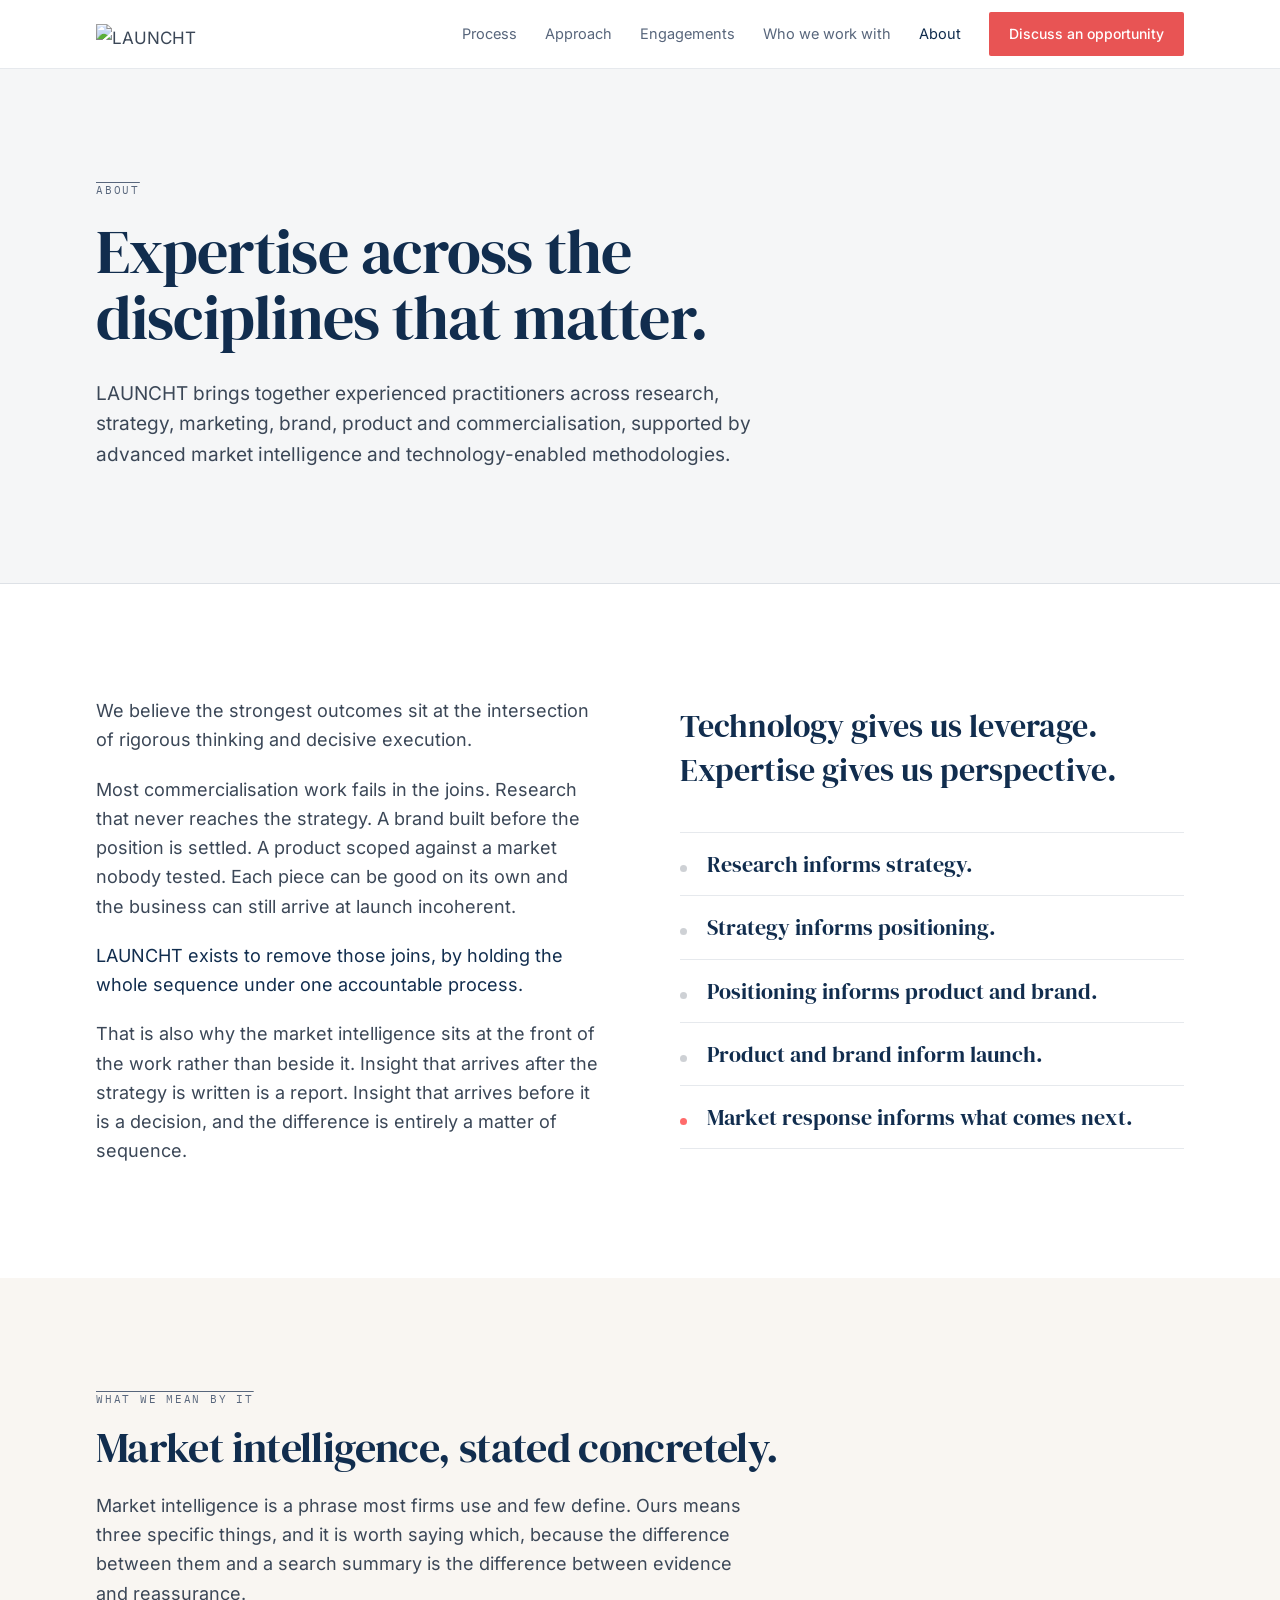
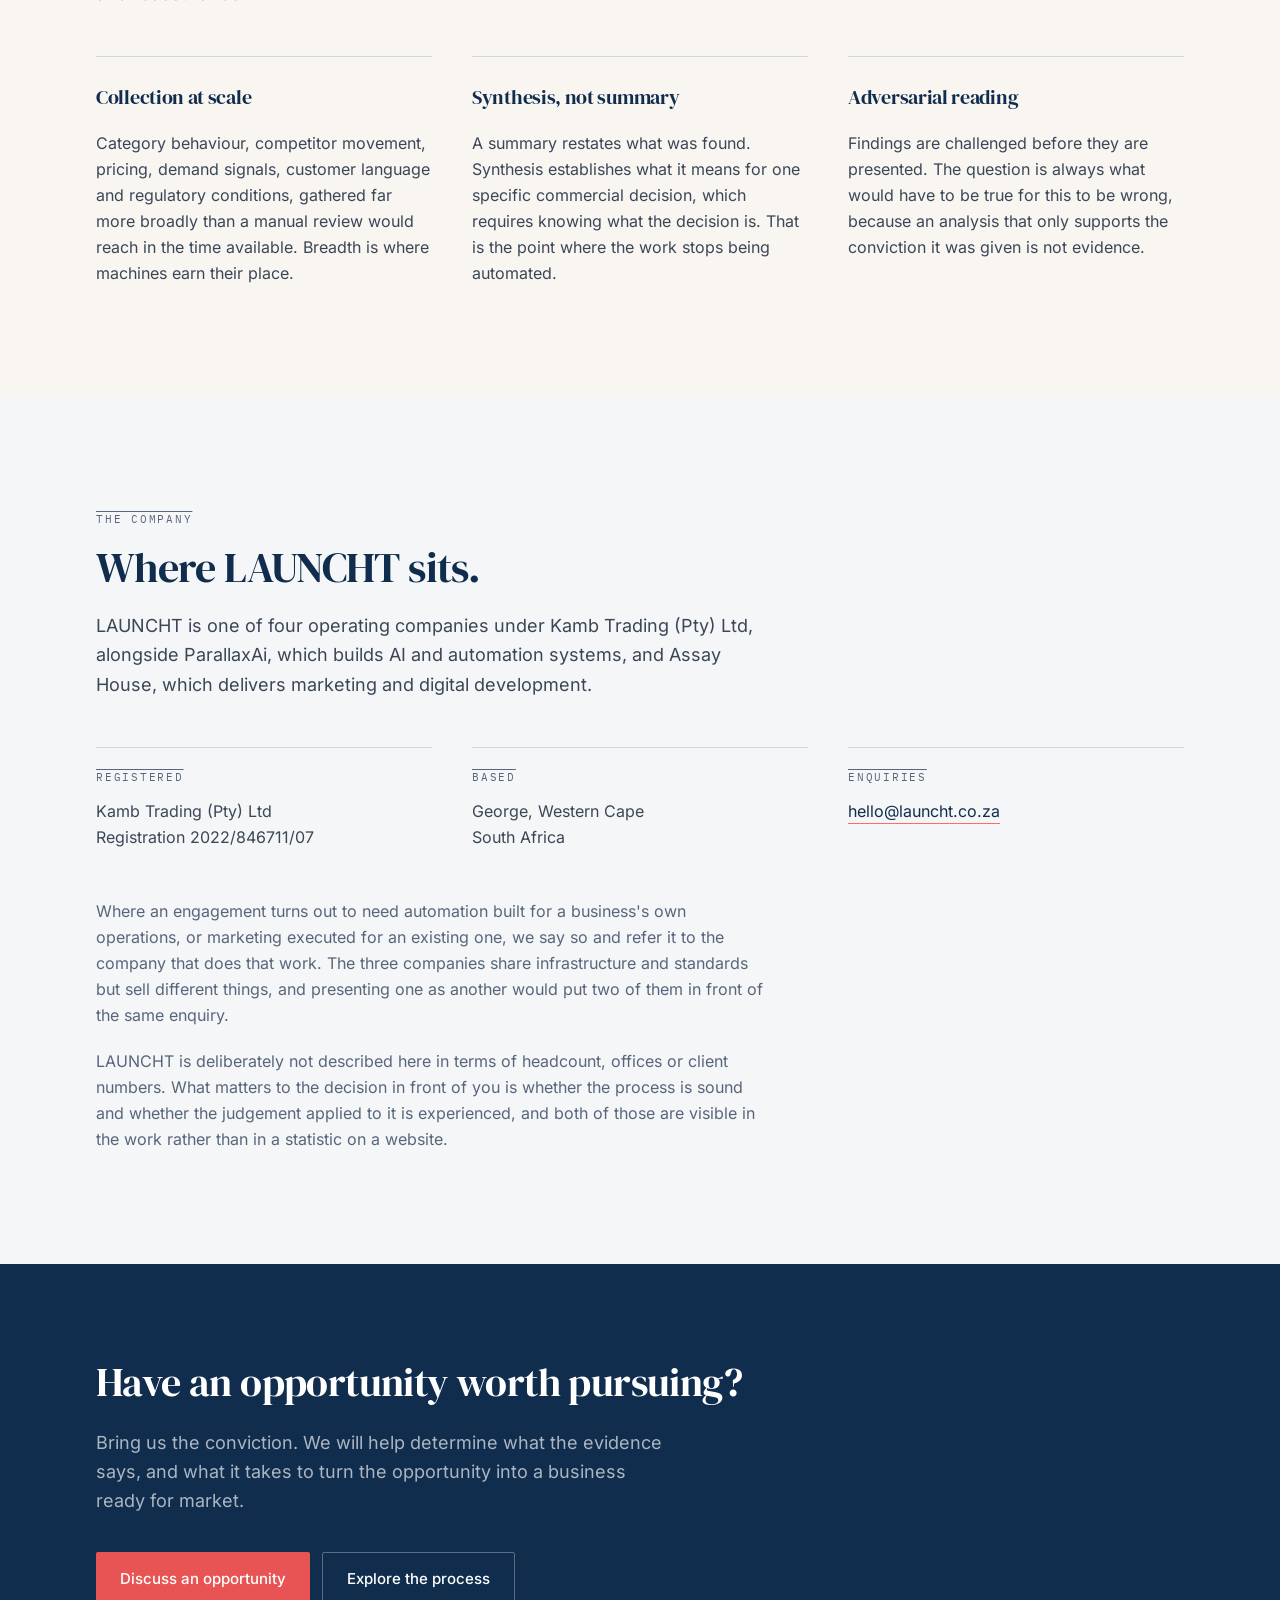
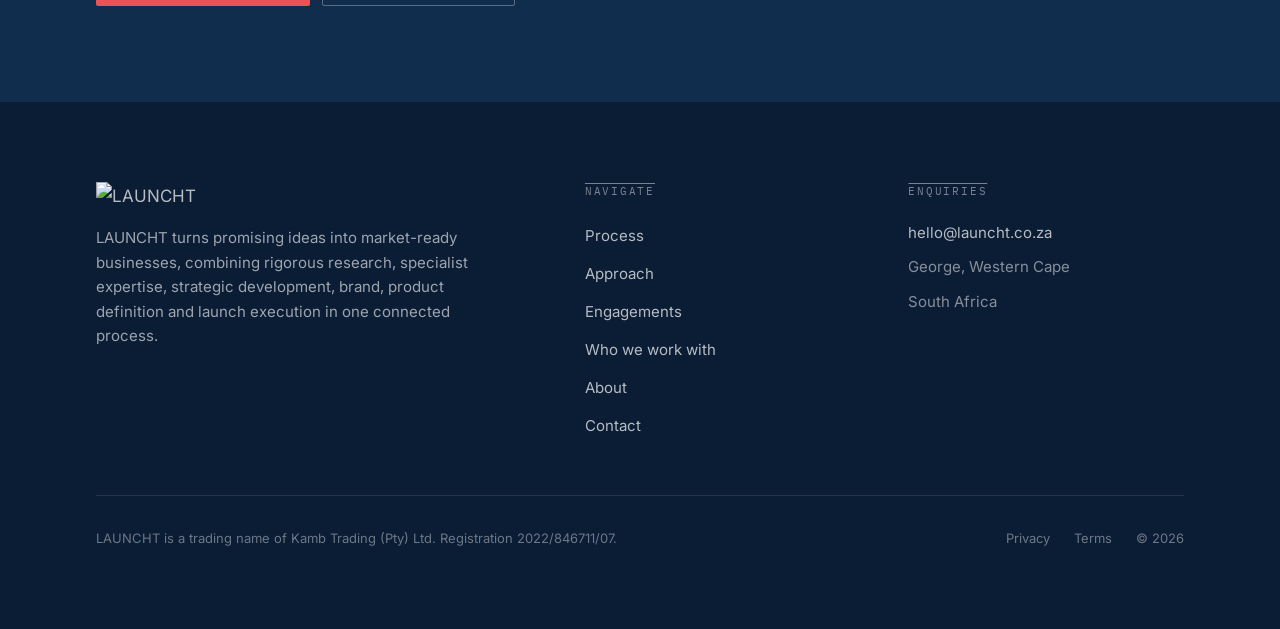
==== about/index.html @ ae45e566 "LAUNCHT preview: rebuild" ====
<!doctype html>
<html lang="en-ZA">
  <head>
    <meta charset="UTF-8" />
    <meta name="viewport" content="width=device-width, initial-scale=1" />
    <meta name="theme-color" content="#112D4E" />
    <link rel="icon" type="image/png" href="C:/Program Files/Git/launcht-site-preview/favicon.png" />
    <link rel="apple-touch-icon" href="C:/Program Files/Git/launcht-site-preview/logos/apple-touch-icon.png" />
    <!-- Two preloads. The serif sets the H1, which is the largest line on every page, so
         letting it swap would reflow the thing the visitor is reading first. Inter carries
         everything else. Mono is deliberately NOT preloaded - it sets overlines and phase
         markers at small sizes where a swap is invisible. -->
    <link rel="preload" href="C:/Program Files/Git/launcht-site-preview/fonts/dm-serif-display-400.woff2" as="font" type="font/woff2" crossorigin />
    <link rel="preload" href="C:/Program Files/Git/launcht-site-preview/fonts/inter-var.woff2" as="font" type="font/woff2" crossorigin />
    <meta data-rh="true" name="description" content="LAUNCHT brings together experienced practitioners across research, strategy, brand, product and commercialisation, supported by advanced market intelligence."/><meta data-rh="true" property="og:type" content="website"/><meta data-rh="true" property="og:title" content="About LAUNCHT | Market Intelligence and Human Judgement"/><meta data-rh="true" property="og:description" content="LAUNCHT brings together experienced practitioners across research, strategy, brand, product and commercialisation, supported by advanced market intelligence."/><meta data-rh="true" property="og:url" content="https://launcht.co.za/about/"/><meta data-rh="true" property="og:image" content="https://launcht.co.za/og.png"/> <link data-rh="true" rel="canonical" href="https://launcht.co.za/about/"/> <script data-rh="true" type="application/ld+json">{"@context":"https://schema.org","@type":"WebPage","@id":"https://launcht.co.za/about/#webpage","url":"https://launcht.co.za/about/","name":"About LAUNCHT | Market Intelligence and Human Judgement","description":"LAUNCHT brings together experienced practitioners across research, strategy, brand, product and commercialisation, supported by advanced market intelligence.","dateModified":"2026-09-02","isPartOf":{"@id":"https://launcht.co.za/#website"},"publisher":{"@id":"https://launcht.co.za/#organisation"}}</script><script data-rh="true" type="application/ld+json">{"@context":"https://schema.org","@type":"Organization","@id":"https://launcht.co.za/#organisation","name":"LAUNCHT","legalName":"Kamb Trading (Pty) Ltd","url":"https://launcht.co.za","logo":"https://launcht.co.za/logos/launcht-wordmark-navy.png","email":"hello@launcht.co.za","description":"A venture-building and commercialisation company. LAUNCHT combines research, strategy, brand, product definition and launch execution to take an opportunity to market.","address":{"@type":"PostalAddress","streetAddress":"3 Varing Avenue, Windsor Park","addressLocality":"George","addressRegion":"Western Cape","postalCode":"6529","addressCountry":"ZA"}}</script><script data-rh="true" type="application/ld+json">{"@context":"https://schema.org","@type":"BreadcrumbList","itemListElement":[{"@type":"ListItem","position":1,"name":"Home","item":"https://launcht.co.za/"},{"@type":"ListItem","position":2,"name":"About","item":"https://launcht.co.za/about/"}]}</script>
    <title data-rh="true">About LAUNCHT | Market Intelligence and Human Judgement</title>
    <meta data-rh="true" property="og:site_name" content="LAUNCHT"/><meta data-rh="true" property="og:locale" content="en_ZA"/><meta data-rh="true" property="og:image:width" content="1200"/><meta data-rh="true" property="og:image:height" content="630"/><meta data-rh="true" name="twitter:card" content="summary_large_image"/><meta data-rh="true" name="twitter:title" content="About LAUNCHT | Market Intelligence and Human Judgement"/><meta data-rh="true" name="twitter:description" content="LAUNCHT brings together experienced practitioners across research, strategy, brand, product and commercialisation, supported by advanced market intelligence."/><meta data-rh="true" name="twitter:image" content="https://launcht.co.za/og.png"/>
    <script type="module" crossorigin src="C:/Program Files/Git/launcht-site-preview/assets/nav-BCkyDh3F.js"></script>
    <style>@font-face{font-family:"DM Serif Display";font-style:normal;font-weight:400;font-display:swap;src:url(/fonts/dm-serif-display-400.woff2) format("woff2");unicode-range:U+0000-00FF,U+0131,U+0152-0153,U+02BB-02BC,U+02C6,U+02DA,U+02DC,U+0304,U+0308,U+0329,U+2000-206F,U+20AC,U+2122,U+2191,U+2193,U+2212,U+2215,U+FEFF,U+FFFD}@font-face{font-family:Inter;font-style:normal;font-weight:400 600;font-display:swap;src:url(/fonts/inter-var.woff2) format("woff2");unicode-range:U+0000-00FF,U+0131,U+0152-0153,U+02BB-02BC,U+02C6,U+02DA,U+02DC,U+0304,U+0308,U+0329,U+2000-206F,U+20AC,U+2122,U+2191,U+2193,U+2212,U+2215,U+FEFF,U+FFFD}@font-face{font-family:IBM Plex Mono;font-style:normal;font-weight:400;font-display:swap;src:url(/fonts/ibm-plex-mono-400.woff2) format("woff2");unicode-range:U+0000-00FF,U+0131,U+0152-0153,U+02BB-02BC,U+02C6,U+02DA,U+02DC,U+0304,U+0308,U+0329,U+2000-206F,U+20AC,U+2122,U+2191,U+2193,U+2212,U+2215,U+FEFF,U+FFFD}@font-face{font-family:IBM Plex Mono;font-style:normal;font-weight:500;font-display:swap;src:url(/fonts/ibm-plex-mono-500.woff2) format("woff2");unicode-range:U+0000-00FF,U+0131,U+0152-0153,U+02BB-02BC,U+02C6,U+02DA,U+02DC,U+0304,U+0308,U+0329,U+2000-206F,U+20AC,U+2122,U+2191,U+2193,U+2212,U+2215,U+FEFF,U+FFFD}*,:before,:after{--tw-border-spacing-x: 0;--tw-border-spacing-y: 0;--tw-translate-x: 0;--tw-translate-y: 0;--tw-rotate: 0;--tw-skew-x: 0;--tw-skew-y: 0;--tw-scale-x: 1;--tw-scale-y: 1;--tw-pan-x: ;--tw-pan-y: ;--tw-pinch-zoom: ;--tw-scroll-snap-strictness: proximity;--tw-gradient-from-position: ;--tw-gradient-via-position: ;--tw-gradient-to-position: ;--tw-ordinal: ;--tw-slashed-zero: ;--tw-numeric-figure: ;--tw-numeric-spacing: ;--tw-numeric-fraction: ;--tw-ring-inset: ;--tw-ring-offset-width: 0px;--tw-ring-offset-color: #fff;--tw-ring-color: rgb(59 130 246 / .5);--tw-ring-offset-shadow: 0 0 #0000;--tw-ring-shadow: 0 0 #0000;--tw-shadow: 0 0 #0000;--tw-shadow-colored: 0 0 #0000;--tw-blur: ;--tw-brightness: ;--tw-contrast: ;--tw-grayscale: ;--tw-hue-rotate: ;--tw-invert: ;--tw-saturate: ;--tw-sepia: ;--tw-drop-shadow: ;--tw-backdrop-blur: ;--tw-backdrop-brightness: ;--tw-backdrop-contrast: ;--tw-backdrop-grayscale: ;--tw-backdrop-hue-rotate: ;--tw-backdrop-invert: ;--tw-backdrop-opacity: ;--tw-backdrop-saturate: ;--tw-backdrop-sepia: ;--tw-contain-size: ;--tw-contain-layout: ;--tw-contain-paint: ;--tw-contain-style: }::backdrop{--tw-border-spacing-x: 0;--tw-border-spacing-y: 0;--tw-translate-x: 0;--tw-translate-y: 0;--tw-rotate: 0;--tw-skew-x: 0;--tw-skew-y: 0;--tw-scale-x: 1;--tw-scale-y: 1;--tw-pan-x: ;--tw-pan-y: ;--tw-pinch-zoom: ;--tw-scroll-snap-strictness: proximity;--tw-gradient-from-position: ;--tw-gradient-via-position: ;--tw-gradient-to-position: ;--tw-ordinal: ;--tw-slashed-zero: ;--tw-numeric-figure: ;--tw-numeric-spacing: ;--tw-numeric-fraction: ;--tw-ring-inset: ;--tw-ring-offset-width: 0px;--tw-ring-offset-color: #fff;--tw-ring-color: rgb(59 130 246 / .5);--tw-ring-offset-shadow: 0 0 #0000;--tw-ring-shadow: 0 0 #0000;--tw-shadow: 0 0 #0000;--tw-shadow-colored: 0 0 #0000;--tw-blur: ;--tw-brightness: ;--tw-contrast: ;--tw-grayscale: ;--tw-hue-rotate: ;--tw-invert: ;--tw-saturate: ;--tw-sepia: ;--tw-drop-shadow: ;--tw-backdrop-blur: ;--tw-backdrop-brightness: ;--tw-backdrop-contrast: ;--tw-backdrop-grayscale: ;--tw-backdrop-hue-rotate: ;--tw-backdrop-invert: ;--tw-backdrop-opacity: ;--tw-backdrop-saturate: ;--tw-backdrop-sepia: ;--tw-contain-size: ;--tw-contain-layout: ;--tw-contain-paint: ;--tw-contain-style: }*,:before,:after{box-sizing:border-box;border-width:0;border-style:solid;border-color:#e5e7eb}:before,:after{--tw-content: ""}html,:host{line-height:1.5;-webkit-text-size-adjust:100%;-moz-tab-size:4;-o-tab-size:4;tab-size:4;font-family:Inter,system-ui,-apple-system,Segoe UI,sans-serif;font-feature-settings:normal;font-variation-settings:normal;-webkit-tap-highlight-color:transparent}body{margin:0;line-height:inherit}hr{height:0;color:inherit;border-top-width:1px}abbr:where([title]){-webkit-text-decoration:underline dotted;text-decoration:underline dotted}h1,h2,h3,h4,h5,h6{font-size:inherit;font-weight:inherit}a{color:inherit;text-decoration:inherit}b,strong{font-weight:bolder}code,kbd,samp,pre{font-family:IBM Plex Mono,ui-monospace,monospace;font-feature-settings:normal;font-variation-settings:normal;font-size:1em}small{font-size:80%}sub,sup{font-size:75%;line-height:0;position:relative;vertical-align:baseline}sub{bottom:-.25em}sup{top:-.5em}table{text-indent:0;border-color:inherit;border-collapse:collapse}button,input,optgroup,select,textarea{font-family:inherit;font-feature-settings:inherit;font-variation-settings:inherit;font-size:100%;font-weight:inherit;line-height:inherit;letter-spacing:inherit;color:inherit;margin:0;padding:0}button,select{text-transform:none}button,input:where([type=button]),input:where([type=reset]),input:where([type=submit]){-webkit-appearance:button;background-color:transparent;background-image:none}:-moz-focusring{outline:auto}:-moz-ui-invalid{box-shadow:none}progress{vertical-align:baseline}::-webkit-inner-spin-button,::-webkit-outer-spin-button{height:auto}[type=search]{-webkit-appearance:textfield;outline-offset:-2px}::-webkit-search-decoration{-webkit-appearance:none}::-webkit-file-upload-button{-webkit-appearance:button;font:inherit}summary{display:list-item}blockquote,dl,dd,h1,h2,h3,h4,h5,h6,hr,figure,p,pre{margin:0}fieldset{margin:0;padding:0}legend{padding:0}ol,ul,menu{list-style:none;margin:0;padding:0}dialog{padding:0}textarea{resize:vertical}input::-moz-placeholder,textarea::-moz-placeholder{opacity:1;color:#9ca3af}input::placeholder,textarea::placeholder{opacity:1;color:#9ca3af}button,[role=button]{cursor:pointer}:disabled{cursor:default}img,svg,video,canvas,audio,iframe,embed,object{display:block;vertical-align:middle}img,video{max-width:100%;height:auto}[hidden]:where(:not([hidden=until-found])){display:none}:root{color-scheme:light}html{-webkit-text-size-adjust:100%;scroll-behavior:smooth}html[data-nav-open]{overflow:hidden}body{--tw-bg-opacity: 1;background-color:rgb(255 255 255 / var(--tw-bg-opacity, 1));font-family:Inter,system-ui,-apple-system,Segoe UI,sans-serif;--tw-text-opacity: 1;color:rgb(59 71 87 / var(--tw-text-opacity, 1));-webkit-font-smoothing:antialiased;-moz-osx-font-smoothing:grayscale;font-size:17px;line-height:1.65}h1,h2,h3{font-family:DM Serif Display,Georgia,Times New Roman,serif;font-weight:400;--tw-text-opacity: 1;color:rgb(17 45 78 / var(--tw-text-opacity, 1));text-wrap:balance;letter-spacing:-.015em}h1,h2,h3{font-weight:400!important;font-synthesis-weight:none}::-moz-selection{background-color:#ff6b6b40;--tw-text-opacity: 1;color:rgb(17 45 78 / var(--tw-text-opacity, 1))}::selection{background-color:#ff6b6b40;--tw-text-opacity: 1;color:rgb(17 45 78 / var(--tw-text-opacity, 1))}:focus-visible{outline:2px solid transparent;outline-offset:2px;--tw-ring-offset-shadow: var(--tw-ring-inset) 0 0 0 var(--tw-ring-offset-width) var(--tw-ring-offset-color);--tw-ring-shadow: var(--tw-ring-inset) 0 0 0 calc(2px + var(--tw-ring-offset-width)) var(--tw-ring-color);box-shadow:var(--tw-ring-offset-shadow),var(--tw-ring-shadow),var(--tw-shadow, 0 0 #0000);--tw-ring-opacity: 1;--tw-ring-color: rgb(255 107 107 / var(--tw-ring-opacity, 1));--tw-ring-offset-width: 2px;--tw-ring-offset-color: #FFFFFF}@media (prefers-reduced-motion: reduce){html{scroll-behavior:auto}*,*:before,*:after{animation-duration:.01ms!important;transition-duration:.01ms!important}}.overline{font-family:IBM Plex Mono,ui-monospace,monospace;font-size:11px;text-transform:uppercase;letter-spacing:.16em;--tw-text-opacity: 1;color:rgb(88 102 124 / var(--tw-text-opacity, 1))}.wrap{margin-left:auto;margin-right:auto;width:100%;max-width:72rem;padding-left:1.5rem;padding-right:1.5rem}@media (min-width: 640px){.wrap{padding-left:2rem;padding-right:2rem}}.band{padding-top:5rem;padding-bottom:5rem}@media (min-width: 640px){.band{padding-top:7rem;padding-bottom:7rem}}.btn-primary{display:inline-flex;align-items:center;justify-content:center;gap:.5rem;border-radius:.125rem;padding:.875rem 1.5rem;font-family:Inter,system-ui,-apple-system,Segoe UI,sans-serif;font-size:15px;font-weight:500;transition-property:color,background-color,border-color,text-decoration-color,fill,stroke;transition-timing-function:cubic-bezier(.4,0,.2,1);transition-duration:.15s;--tw-bg-opacity: 1;background-color:rgb(232 84 84 / var(--tw-bg-opacity, 1));--tw-text-opacity: 1;color:rgb(255 255 255 / var(--tw-text-opacity, 1))}.btn-primary:hover{--tw-bg-opacity: 1;background-color:rgb(214 74 74 / var(--tw-bg-opacity, 1))}.btn-ghost{display:inline-flex;align-items:center;justify-content:center;gap:.5rem;border-radius:.125rem;padding:.875rem 1.5rem;font-family:Inter,system-ui,-apple-system,Segoe UI,sans-serif;font-size:15px;font-weight:500;transition-property:color,background-color,border-color,text-decoration-color,fill,stroke;transition-timing-function:cubic-bezier(.4,0,.2,1);transition-duration:.15s;border-width:1px;border-color:#112d4e40;--tw-text-opacity: 1;color:rgb(17 45 78 / var(--tw-text-opacity, 1))}.btn-ghost:hover{border-color:#112d4e99;background-color:#112d4e08}.btn-ghost-invert{display:inline-flex;align-items:center;justify-content:center;gap:.5rem;border-radius:.125rem;padding:.875rem 1.5rem;font-family:Inter,system-ui,-apple-system,Segoe UI,sans-serif;font-size:15px;font-weight:500;transition-property:color,background-color,border-color,text-decoration-color,fill,stroke;transition-timing-function:cubic-bezier(.4,0,.2,1);transition-duration:.15s;border-width:1px;border-color:#ffffff4d;--tw-text-opacity: 1;color:rgb(255 255 255 / var(--tw-text-opacity, 1))}.btn-ghost-invert:hover{border-color:#ffffffb3;background-color:#ffffff1a}.rule{border-top-width:1px;border-color:#112d4e1a}.pointer-events-none{pointer-events:none}.visible{visibility:visible}.invisible{visibility:hidden}.static{position:static}.fixed{position:fixed}.absolute{position:absolute}.relative{position:relative}.sticky{position:sticky}.inset-0{inset:0}.left-\[-9999px\]{left:-9999px}.top-0{top:0}.top-auto{top:auto}.z-40{z-index:40}.order-1{order:1}.order-2{order:2}.-mr-2{margin-right:-.5rem}.mb-12{margin-bottom:3rem}.mb-2{margin-bottom:.5rem}.ml-auto{margin-left:auto}.mt-1{margin-top:.25rem}.mt-10{margin-top:2.5rem}.mt-12{margin-top:3rem}.mt-14{margin-top:3.5rem}.mt-2{margin-top:.5rem}.mt-3{margin-top:.75rem}.mt-4{margin-top:1rem}.mt-5{margin-top:1.25rem}.mt-6{margin-top:1.5rem}.mt-7{margin-top:1.75rem}.mt-8{margin-top:2rem}.mt-9{margin-top:2.25rem}.block{display:block}.flex{display:flex}.inline-flex{display:inline-flex}.table{display:table}.grid{display:grid}.hidden{display:none}.h-11{height:2.75rem}.h-4{height:1rem}.h-\[19px\]{height:19px}.h-\[20px\]{height:20px}.h-\[280px\]{height:280px}.h-\[68px\]{height:68px}.h-\[7px\]{height:7px}.h-full{height:100%}.h-px{height:1px}.min-h-screen{min-height:100vh}.w-11{width:2.75rem}.w-4{width:1rem}.w-\[7px\]{width:7px}.w-auto{width:auto}.w-full{width:100%}.w-px{width:1px}.min-w-0{min-width:0px}.max-w-2xl{max-width:42rem}.max-w-3xl{max-width:48rem}.max-w-4xl{max-width:56rem}.max-w-none{max-width:none}.max-w-sm{max-width:24rem}.max-w-xl{max-width:36rem}.flex-1{flex:1 1 0%}.shrink-0{flex-shrink:0}.flex-col{flex-direction:column}.flex-wrap{flex-wrap:wrap}.items-start{align-items:flex-start}.items-center{align-items:center}.items-baseline{align-items:baseline}.justify-center{justify-content:center}.justify-between{justify-content:space-between}.gap-10{gap:2.5rem}.gap-12{gap:3rem}.gap-14{gap:3.5rem}.gap-3{gap:.75rem}.gap-4{gap:1rem}.gap-5{gap:1.25rem}.gap-6{gap:1.5rem}.gap-7{gap:1.75rem}.gap-px{gap:1px}.gap-x-10{-moz-column-gap:2.5rem;column-gap:2.5rem}.gap-x-8{-moz-column-gap:2rem;column-gap:2rem}.gap-y-0{row-gap:0px}.gap-y-3{row-gap:.75rem}.space-y-0>:not([hidden])~:not([hidden]){--tw-space-y-reverse: 0;margin-top:calc(0px * calc(1 - var(--tw-space-y-reverse)));margin-bottom:calc(0px * var(--tw-space-y-reverse))}.space-y-2\.5>:not([hidden])~:not([hidden]){--tw-space-y-reverse: 0;margin-top:calc(.625rem * calc(1 - var(--tw-space-y-reverse)));margin-bottom:calc(.625rem * var(--tw-space-y-reverse))}.space-y-3>:not([hidden])~:not([hidden]){--tw-space-y-reverse: 0;margin-top:calc(.75rem * calc(1 - var(--tw-space-y-reverse)));margin-bottom:calc(.75rem * var(--tw-space-y-reverse))}.space-y-4>:not([hidden])~:not([hidden]){--tw-space-y-reverse: 0;margin-top:calc(1rem * calc(1 - var(--tw-space-y-reverse)));margin-bottom:calc(1rem * var(--tw-space-y-reverse))}.space-y-5>:not([hidden])~:not([hidden]){--tw-space-y-reverse: 0;margin-top:calc(1.25rem * calc(1 - var(--tw-space-y-reverse)));margin-bottom:calc(1.25rem * var(--tw-space-y-reverse))}.space-y-6>:not([hidden])~:not([hidden]){--tw-space-y-reverse: 0;margin-top:calc(1.5rem * calc(1 - var(--tw-space-y-reverse)));margin-bottom:calc(1.5rem * var(--tw-space-y-reverse))}.overflow-hidden{overflow:hidden}.rounded-full{border-radius:9999px}.rounded-sm{border-radius:.125rem}.border{border-width:1px}.border-b{border-bottom-width:1px}.border-l-2{border-left-width:2px}.border-t{border-top-width:1px}.border-ink\/10{border-color:#112d4e1a}.border-ink\/15{border-color:#112d4e26}.border-ink\/20{border-color:#112d4e33}.border-ink\/30{border-color:#112d4e4d}.border-ink\/\[0\.07\]{border-color:#112d4e12}.border-salmon{--tw-border-opacity: 1;border-color:rgb(255 107 107 / var(--tw-border-opacity, 1))}.border-salmon\/40{border-color:#ff6b6b66}.border-white\/10{border-color:#ffffff1a}.border-white\/15{border-color:#ffffff26}.bg-bone{--tw-bg-opacity: 1;background-color:rgb(245 246 247 / var(--tw-bg-opacity, 1))}.bg-ink\/10{background-color:#112d4e1a}.bg-midnight{--tw-bg-opacity: 1;background-color:rgb(17 45 78 / var(--tw-bg-opacity, 1))}.bg-midnight-deep{--tw-bg-opacity: 1;background-color:rgb(11 29 53 / var(--tw-bg-opacity, 1))}.bg-paper{--tw-bg-opacity: 1;background-color:rgb(255 255 255 / var(--tw-bg-opacity, 1))}.bg-paper\/95{background-color:#fffffff2}.bg-salmon\/\[0\.07\]{background-color:#ff6b6b12}.bg-sand{--tw-bg-opacity: 1;background-color:rgb(249 246 242 / var(--tw-bg-opacity, 1))}.object-cover{-o-object-fit:cover;object-fit:cover}.p-7{padding:1.75rem}.p-8{padding:2rem}.\!px-5{padding-left:1.25rem!important;padding-right:1.25rem!important}.\!py-2\.5{padding-top:.625rem!important;padding-bottom:.625rem!important}.px-4{padding-left:1rem;padding-right:1rem}.px-6{padding-left:1.5rem;padding-right:1.5rem}.py-16{padding-top:4rem;padding-bottom:4rem}.py-20{padding-top:5rem;padding-bottom:5rem}.py-24{padding-top:6rem;padding-bottom:6rem}.py-28{padding-top:7rem;padding-bottom:7rem}.py-3{padding-top:.75rem;padding-bottom:.75rem}.py-3\.5{padding-top:.875rem;padding-bottom:.875rem}.py-4{padding-top:1rem;padding-bottom:1rem}.py-8{padding-top:2rem;padding-bottom:2rem}.pb-0\.5{padding-bottom:.125rem}.pb-1{padding-bottom:.25rem}.pl-5{padding-left:1.25rem}.pt-5{padding-top:1.25rem}.pt-6{padding-top:1.5rem}.pt-8{padding-top:2rem}.font-display{font-family:DM Serif Display,Georgia,Times New Roman,serif}.font-mono{font-family:IBM Plex Mono,ui-monospace,monospace}.\!text-\[14px\]{font-size:14px!important}.text-\[12\.5px\]{font-size:12.5px}.text-\[12px\]{font-size:12px}.text-\[13\.5px\]{font-size:13.5px}.text-\[13px\]{font-size:13px}.text-\[14\.5px\]{font-size:14.5px}.text-\[14px\]{font-size:14px}.text-\[15\.5px\]{font-size:15.5px}.text-\[15px\]{font-size:15px}.text-\[16\.5px\]{font-size:16.5px}.text-\[16px\]{font-size:16px}.text-\[17px\]{font-size:17px}.text-\[18px\]{font-size:18px}.text-\[19px\]{font-size:19px}.text-\[20px\]{font-size:20px}.text-\[21px\]{font-size:21px}.text-\[22px\]{font-size:22px}.text-\[24px\]{font-size:24px}.text-\[26px\]{font-size:26px}.text-\[28px\]{font-size:28px}.text-\[30px\]{font-size:30px}.text-\[36px\]{font-size:36px}.text-\[38px\]{font-size:38px}.text-\[40px\]{font-size:40px}.font-medium{font-weight:500}.uppercase{text-transform:uppercase}.leading-\[1\.04\]{line-height:1.04}.leading-\[1\.06\]{line-height:1.06}.leading-\[1\.12\]{line-height:1.12}.leading-\[1\.1\]{line-height:1.1}.leading-loose{line-height:2}.leading-relaxed{line-height:1.625}.leading-snug{line-height:1.375}.leading-tight{line-height:1.25}.tracking-\[0\.12em\]{letter-spacing:.12em}.tracking-\[0\.13em\]{letter-spacing:.13em}.tracking-\[0\.14em\]{letter-spacing:.14em}.tracking-\[0\.1em\]{letter-spacing:.1em}.\!text-white{--tw-text-opacity: 1 !important;color:rgb(255 255 255 / var(--tw-text-opacity, 1))!important}.\!text-white\/45{color:#ffffff73!important}.\!text-white\/50{color:#ffffff80!important}.text-body{--tw-text-opacity: 1;color:rgb(59 71 87 / var(--tw-text-opacity, 1))}.text-ink{--tw-text-opacity: 1;color:rgb(17 45 78 / var(--tw-text-opacity, 1))}.text-muted{--tw-text-opacity: 1;color:rgb(88 102 124 / var(--tw-text-opacity, 1))}.text-salmon{--tw-text-opacity: 1;color:rgb(255 107 107 / var(--tw-text-opacity, 1))}.text-salmon-fill{--tw-text-opacity: 1;color:rgb(232 84 84 / var(--tw-text-opacity, 1))}.text-salmon-text{--tw-text-opacity: 1;color:rgb(208 75 75 / var(--tw-text-opacity, 1))}.text-white{--tw-text-opacity: 1;color:rgb(255 255 255 / var(--tw-text-opacity, 1))}.text-white\/40{color:#fff6}.text-white\/45{color:#ffffff73}.text-white\/50{color:#ffffff80}.text-white\/60{color:#fff9}.text-white\/65{color:#ffffffa6}.text-white\/70{color:#ffffffb3}.text-white\/80{color:#fffc}.text-white\/90{color:#ffffffe6}.overline{text-decoration-line:overline}.invert{--tw-invert: invert(100%);filter:var(--tw-blur) var(--tw-brightness) var(--tw-contrast) var(--tw-grayscale) var(--tw-hue-rotate) var(--tw-invert) var(--tw-saturate) var(--tw-sepia) var(--tw-drop-shadow)}.filter{filter:var(--tw-blur) var(--tw-brightness) var(--tw-contrast) var(--tw-grayscale) var(--tw-hue-rotate) var(--tw-invert) var(--tw-saturate) var(--tw-sepia) var(--tw-drop-shadow)}.backdrop-blur{--tw-backdrop-blur: blur(8px);backdrop-filter:var(--tw-backdrop-blur) var(--tw-backdrop-brightness) var(--tw-backdrop-contrast) var(--tw-backdrop-grayscale) var(--tw-backdrop-hue-rotate) var(--tw-backdrop-invert) var(--tw-backdrop-opacity) var(--tw-backdrop-saturate) var(--tw-backdrop-sepia)}.transition-colors{transition-property:color,background-color,border-color,text-decoration-color,fill,stroke;transition-timing-function:cubic-bezier(.4,0,.2,1);transition-duration:.15s}.placeholder\:text-muted\/60::-moz-placeholder{color:#58667c99}.placeholder\:text-muted\/60::placeholder{color:#58667c99}.last\:border-0:last-child{border-width:0px}.hover\:border-salmon-fill:hover{--tw-border-opacity: 1;border-color:rgb(232 84 84 / var(--tw-border-opacity, 1))}.hover\:text-ink:hover{--tw-text-opacity: 1;color:rgb(17 45 78 / var(--tw-text-opacity, 1))}.hover\:text-salmon-text:hover{--tw-text-opacity: 1;color:rgb(208 75 75 / var(--tw-text-opacity, 1))}.hover\:text-white:hover{--tw-text-opacity: 1;color:rgb(255 255 255 / var(--tw-text-opacity, 1))}.hover\:text-white\/80:hover{color:#fffc}.focus\:border-ink\/50:focus{border-color:#112d4e80}.focus\:outline-none:focus{outline:2px solid transparent;outline-offset:2px}.focus\:ring-2:focus{--tw-ring-offset-shadow: var(--tw-ring-inset) 0 0 0 var(--tw-ring-offset-width) var(--tw-ring-offset-color);--tw-ring-shadow: var(--tw-ring-inset) 0 0 0 calc(2px + var(--tw-ring-offset-width)) var(--tw-ring-color);box-shadow:var(--tw-ring-offset-shadow),var(--tw-ring-shadow),var(--tw-shadow, 0 0 #0000)}.focus\:ring-salmon\/40:focus{--tw-ring-color: rgb(255 107 107 / .4)}@media (min-width: 640px){.sm\:h-\[21px\]{height:21px}.sm\:h-\[360px\]{height:360px}.sm\:h-\[380px\]{height:380px}.sm\:w-auto{width:auto}.sm\:grid-cols-2{grid-template-columns:repeat(2,minmax(0,1fr))}.sm\:grid-cols-3{grid-template-columns:repeat(3,minmax(0,1fr))}.sm\:flex-row{flex-direction:row}.sm\:items-center{align-items:center}.sm\:justify-between{justify-content:space-between}.sm\:gap-10{gap:2.5rem}.sm\:p-10{padding:2.5rem}.sm\:p-8{padding:2rem}.sm\:py-20{padding-top:5rem;padding-bottom:5rem}.sm\:py-24{padding-top:6rem;padding-bottom:6rem}.sm\:py-28{padding-top:7rem;padding-bottom:7rem}.sm\:py-32{padding-top:8rem;padding-bottom:8rem}.sm\:py-36{padding-top:9rem;padding-bottom:9rem}.sm\:text-\[18px\]{font-size:18px}.sm\:text-\[19px\]{font-size:19px}.sm\:text-\[22px\]{font-size:22px}.sm\:text-\[24px\]{font-size:24px}.sm\:text-\[27px\]{font-size:27px}.sm\:text-\[28px\]{font-size:28px}.sm\:text-\[30px\]{font-size:30px}.sm\:text-\[32px\]{font-size:32px}.sm\:text-\[34px\]{font-size:34px}.sm\:text-\[36px\]{font-size:36px}.sm\:text-\[38px\]{font-size:38px}.sm\:text-\[40px\]{font-size:40px}.sm\:text-\[48px\]{font-size:48px}.sm\:text-\[52px\]{font-size:52px}.sm\:text-\[56px\]{font-size:56px}}@media (min-width: 1024px){.lg\:order-1{order:1}.lg\:order-2{order:2}.lg\:flex{display:flex}.lg\:grid{display:grid}.lg\:hidden{display:none}.lg\:h-\[460px\]{height:460px}.lg\:h-full{height:100%}.lg\:w-full{width:100%}.lg\:max-w-\[608px\]{max-width:608px}.lg\:grid-cols-3{grid-template-columns:repeat(3,minmax(0,1fr))}.lg\:grid-cols-\[1\.05fr_1fr\]{grid-template-columns:1.05fr 1fr}.lg\:grid-cols-\[1\.1fr_1fr\]{grid-template-columns:1.1fr 1fr}.lg\:grid-cols-\[1\.25fr_1fr\]{grid-template-columns:1.25fr 1fr}.lg\:grid-cols-\[1\.6fr_1fr_1fr\]{grid-template-columns:1.6fr 1fr 1fr}.lg\:grid-cols-\[1fr_1\.1fr\]{grid-template-columns:1fr 1.1fr}.lg\:grid-cols-\[1fr_1fr\]{grid-template-columns:1fr 1fr}.lg\:items-start{align-items:flex-start}.lg\:items-center{align-items:center}.lg\:gap-16{gap:4rem}.lg\:gap-20{gap:5rem}.lg\:p-10{padding:2.5rem}.lg\:py-40{padding-top:10rem;padding-bottom:10rem}.lg\:pl-8{padding-left:2rem}.lg\:pr-16{padding-right:4rem}.lg\:pt-14{padding-top:3.5rem}.lg\:pt-16{padding-top:4rem}.lg\:pt-2{padding-top:.5rem}.lg\:pt-8{padding-top:2rem}.lg\:text-\[42px\]{font-size:42px}.lg\:text-\[62px\]{font-size:62px}.lg\:text-\[68px\]{font-size:68px}}
</style>
  </head>
  <body>
    <div id="root"><div class="flex min-h-screen flex-col"><header class="sticky top-0 z-40 border-b border-ink/10 bg-paper/95 backdrop-blur"><div class="wrap flex h-[68px] items-center justify-between gap-6"><a class="flex shrink-0 items-center" aria-label="LAUNCHT home" href="C:/Program Files/Git/launcht-site-preview/"><img src="C:/Program Files/Git/launcht-site-preview/logos/launcht-wordmark-navy.png" alt="LAUNCHT" width="1400" height="182" class="h-[19px] w-auto sm:h-[21px]"/></a><nav aria-label="Primary" class="hidden items-center gap-7 lg:flex"><a class="text-[14.5px] transition-colors text-muted hover:text-ink" href="C:/Program Files/Git/launcht-site-preview/process/">Process</a><a class="text-[14.5px] transition-colors text-muted hover:text-ink" href="C:/Program Files/Git/launcht-site-preview/approach/">Approach</a><a class="text-[14.5px] transition-colors text-muted hover:text-ink" href="C:/Program Files/Git/launcht-site-preview/engagements/">Engagements</a><a class="text-[14.5px] transition-colors text-muted hover:text-ink" href="C:/Program Files/Git/launcht-site-preview/who-we-work-with/">Who we work with</a><a aria-current="page" class="text-[14.5px] transition-colors text-ink" href="C:/Program Files/Git/launcht-site-preview/about/">About</a><a class="btn-primary !px-5 !py-2.5 !text-[14px]" href="C:/Program Files/Git/launcht-site-preview/contact/">Discuss an opportunity</a></nav><button type="button" data-nav-toggle="true" aria-expanded="false" aria-controls="mobile-nav" aria-label="Open the menu" class="-mr-2 inline-flex h-11 w-11 items-center justify-center rounded-sm text-ink lg:hidden"><svg data-icon="menu" width="22" height="22" viewBox="0 0 24 24" fill="none" aria-hidden="true"><path d="M3 6h18M3 12h18M3 18h18" stroke="currentColor" stroke-width="1.6" stroke-linecap="round"></path></svg><svg data-icon="close" class="hidden" width="22" height="22" viewBox="0 0 24 24" fill="none" aria-hidden="true"><path d="M5 5l14 14M19 5L5 19" stroke="currentColor" stroke-width="1.6" stroke-linecap="round"></path></svg></button></div><div id="mobile-nav" hidden="" class="border-t border-ink/10 bg-paper lg:hidden"><nav aria-label="Primary, mobile" class="wrap flex flex-col py-3"><a class="border-b border-ink/[0.07] py-3.5 text-[15px] text-ink last:border-0" href="C:/Program Files/Git/launcht-site-preview/process/">Process</a><a class="border-b border-ink/[0.07] py-3.5 text-[15px] text-ink last:border-0" href="C:/Program Files/Git/launcht-site-preview/approach/">Approach</a><a class="border-b border-ink/[0.07] py-3.5 text-[15px] text-ink last:border-0" href="C:/Program Files/Git/launcht-site-preview/engagements/">Engagements</a><a class="border-b border-ink/[0.07] py-3.5 text-[15px] text-ink last:border-0" href="C:/Program Files/Git/launcht-site-preview/who-we-work-with/">Who we work with</a><a aria-current="page" class="border-b border-ink/[0.07] py-3.5 text-[15px] text-ink last:border-0 active" href="C:/Program Files/Git/launcht-site-preview/about/">About</a><a class="btn-primary mt-4 mb-2" href="C:/Program Files/Git/launcht-site-preview/contact/">Discuss an opportunity</a></nav></div></header><main class="flex-1"><section class="border-b border-ink/10 bg-bone"><div class="wrap py-20 sm:py-28"><p class="overline ">About</p><h1 class="mt-5 max-w-4xl text-[38px] leading-[1.06] sm:text-[52px] lg:text-[62px]">Expertise across the disciplines that matter.</h1><p class="mt-7 max-w-2xl text-[18px] leading-relaxed text-body sm:text-[19px]">LAUNCHT brings together experienced practitioners across research, strategy, marketing, brand, product and commercialisation, supported by advanced market intelligence and technology-enabled methodologies.</p></div></section><section class="band bg-paper "><div class="wrap grid gap-14 lg:grid-cols-[1fr_1fr] lg:gap-20"><div class="space-y-5 text-[17px] leading-relaxed text-body sm:text-[18px]"><p>We believe the strongest outcomes sit at the intersection of rigorous thinking and decisive execution.</p><p>Most commercialisation work fails in the joins. Research that never reaches the strategy. A brand built before the position is settled. A product scoped against a market nobody tested. Each piece can be good on its own and the business can still arrive at launch incoherent.</p><p class="text-ink">LAUNCHT exists to remove those joins, by holding the whole sequence under one accountable process.</p><p>That is also why the market intelligence sits at the front of the work rather than beside it. Insight that arrives after the strategy is written is a report. Insight that arrives before it is a decision, and the difference is entirely a matter of sequence.</p></div><div class="lg:pt-2"><p class="font-display text-[26px] leading-snug text-ink sm:text-[32px]">Technology gives us leverage. Expertise gives us perspective.</p><ul class="mt-10 space-y-0"><li class="flex items-baseline gap-5 border-t py-4 border-ink/10 "><span class="mt-1 h-[7px] w-[7px] shrink-0 rounded-full" style="background:currentColor;opacity:0.25" aria-hidden="true"></span><span class="font-display text-[19px] leading-snug sm:text-[22px] text-ink">Research informs strategy.</span></li><li class="flex items-baseline gap-5 border-t py-4 border-ink/10 "><span class="mt-1 h-[7px] w-[7px] shrink-0 rounded-full" style="background:currentColor;opacity:0.25" aria-hidden="true"></span><span class="font-display text-[19px] leading-snug sm:text-[22px] text-ink">Strategy informs positioning.</span></li><li class="flex items-baseline gap-5 border-t py-4 border-ink/10 "><span class="mt-1 h-[7px] w-[7px] shrink-0 rounded-full" style="background:currentColor;opacity:0.25" aria-hidden="true"></span><span class="font-display text-[19px] leading-snug sm:text-[22px] text-ink">Positioning informs product and brand.</span></li><li class="flex items-baseline gap-5 border-t py-4 border-ink/10 "><span class="mt-1 h-[7px] w-[7px] shrink-0 rounded-full" style="background:currentColor;opacity:0.25" aria-hidden="true"></span><span class="font-display text-[19px] leading-snug sm:text-[22px] text-ink">Product and brand inform launch.</span></li><li class="flex items-baseline gap-5 border-t py-4 border-ink/10 border-b border-ink/10"><span class="mt-1 h-[7px] w-[7px] shrink-0 rounded-full" style="background:#FF6B6B;opacity:1" aria-hidden="true"></span><span class="font-display text-[19px] leading-snug sm:text-[22px] text-ink">Market response informs what comes next.</span></li></ul></div></div></section><section class="band bg-sand "><div class="wrap"><header class="max-w-3xl"><p class="overline ">What we mean by it</p><h2 class="mt-4 text-[28px] leading-[1.12] sm:text-[36px] lg:text-[42px] ">Market intelligence, stated concretely.</h2><p class="mt-5 max-w-2xl text-[17px] leading-relaxed sm:text-[18px] text-body">Market intelligence is a phrase most firms use and few define. Ours means three specific things, and it is worth saying which, because the difference between them and a search summary is the difference between evidence and reassurance.</p></header><div class="mt-12 grid gap-10 lg:grid-cols-3"><div class="border-t border-ink/15 pt-6"><h3 class="text-[20px]">Collection at scale</h3><p class="mt-4 text-[16px] leading-relaxed text-body">Category behaviour, competitor movement, pricing, demand signals, customer language and regulatory conditions, gathered far more broadly than a manual review would reach in the time available. Breadth is where machines earn their place.</p></div><div class="border-t border-ink/15 pt-6"><h3 class="text-[20px]">Synthesis, not summary</h3><p class="mt-4 text-[16px] leading-relaxed text-body">A summary restates what was found. Synthesis establishes what it means for one specific commercial decision, which requires knowing what the decision is. That is the point where the work stops being automated.</p></div><div class="border-t border-ink/15 pt-6"><h3 class="text-[20px]">Adversarial reading</h3><p class="mt-4 text-[16px] leading-relaxed text-body">Findings are challenged before they are presented. The question is always what would have to be true for this to be wrong, because an analysis that only supports the conviction it was given is not evidence.</p></div></div></div></section><section class="band bg-bone "><div class="wrap"><header class="max-w-3xl"><p class="overline ">The company</p><h2 class="mt-4 text-[28px] leading-[1.12] sm:text-[36px] lg:text-[42px] ">Where LAUNCHT sits.</h2><p class="mt-5 max-w-2xl text-[17px] leading-relaxed sm:text-[18px] text-body">LAUNCHT is one of four operating companies under Kamb Trading (Pty) Ltd, alongside ParallaxAi, which builds AI and automation systems, and Assay House, which delivers marketing and digital development.</p></header><div class="mt-12 grid gap-10 sm:grid-cols-2 lg:grid-cols-3"><div class="border-t border-ink/15 pt-5"><h3 class="overline">Registered</h3><p class="mt-3 text-[16px] leading-relaxed text-body">Kamb Trading (Pty) Ltd<br/>Registration <!-- -->2022/846711/07</p></div><div class="border-t border-ink/15 pt-5"><h3 class="overline">Based</h3><p class="mt-3 text-[16px] leading-relaxed text-body">George, Western Cape<br/>South Africa</p></div><div class="border-t border-ink/15 pt-5"><h3 class="overline">Enquiries</h3><p class="mt-3 text-[16px] leading-relaxed"><a href="mailto:hello@launcht.co.za" class="border-b border-salmon pb-0.5 text-ink transition-colors hover:text-salmon-text">hello@launcht.co.za</a></p></div></div><p class="mt-12 max-w-2xl text-[16px] leading-relaxed text-muted">Where an engagement turns out to need automation built for a business&#x27;s own operations, or marketing executed for an existing one, we say so and refer it to the company that does that work. The three companies share infrastructure and standards but sell different things, and presenting one as another would put two of them in front of the same enquiry.</p><p class="mt-5 max-w-2xl text-[16px] leading-relaxed text-muted">LAUNCHT is deliberately not described here in terms of headcount, offices or client numbers. What matters to the decision in front of you is whether the process is sound and whether the judgement applied to it is experienced, and both of those are visible in the work rather than in a statistic on a website.</p></div></section><section class="bg-midnight"><div class="wrap py-20 sm:py-24"><div class="max-w-3xl"><h2 class="text-[30px] leading-[1.1] text-white sm:text-[40px]">Have an opportunity worth pursuing?</h2><p class="mt-6 max-w-xl text-[17px] leading-relaxed text-white/65 sm:text-[18px]">Bring us the conviction. We will help determine what the evidence says, and what it takes to turn the opportunity into a business ready for market.</p><div class="mt-9 flex flex-wrap gap-3"><a class="btn-primary" href="C:/Program Files/Git/launcht-site-preview/contact/">Discuss an opportunity</a><a class="btn-ghost-invert" href="C:/Program Files/Git/launcht-site-preview/process/">Explore the process</a></div></div></div></section></main><footer class="bg-midnight-deep text-white/70"><div class="wrap py-16 sm:py-20"><div class="grid gap-12 sm:grid-cols-2 lg:grid-cols-[1.6fr_1fr_1fr]"><div><img src="C:/Program Files/Git/launcht-site-preview/logos/launcht-wordmark-white.png" alt="LAUNCHT" width="1400" height="182" class="h-[20px] w-auto"/><p class="mt-6 max-w-sm text-[15px] leading-relaxed text-white/60">LAUNCHT turns promising ideas into market-ready businesses, combining rigorous research, specialist expertise, strategic development, brand, product definition and launch execution in one connected process.</p></div><nav aria-label="Footer"><h2 class="overline !text-white/45">Navigate</h2><ul class="mt-5 space-y-2.5"><li><a class="text-[15px] text-white/70 transition-colors hover:text-white" href="C:/Program Files/Git/launcht-site-preview/process/">Process</a></li><li><a class="text-[15px] text-white/70 transition-colors hover:text-white" href="C:/Program Files/Git/launcht-site-preview/approach/">Approach</a></li><li><a class="text-[15px] text-white/70 transition-colors hover:text-white" href="C:/Program Files/Git/launcht-site-preview/engagements/">Engagements</a></li><li><a class="text-[15px] text-white/70 transition-colors hover:text-white" href="C:/Program Files/Git/launcht-site-preview/who-we-work-with/">Who we work with</a></li><li><a class="text-[15px] text-white/70 transition-colors hover:text-white" href="C:/Program Files/Git/launcht-site-preview/about/">About</a></li><li><a class="text-[15px] text-white/70 transition-colors hover:text-white" href="C:/Program Files/Git/launcht-site-preview/contact/">Contact</a></li></ul></nav><div><h2 class="overline !text-white/45">Enquiries</h2><ul class="mt-5 space-y-2.5 text-[15px]"><li><a href="mailto:hello@launcht.co.za" class="text-white/70 transition-colors hover:text-white">hello@launcht.co.za</a></li><li class="text-white/50">George, Western Cape</li><li class="text-white/50">South Africa</li></ul></div></div><div class="mt-14 border-t border-white/10 pt-8"><div class="flex flex-col gap-4 text-[13px] text-white/40 sm:flex-row sm:items-center sm:justify-between"><p>LAUNCHT<!-- --> is a trading name of <!-- -->Kamb Trading (Pty) Ltd<!-- -->. Registration <!-- -->2022/846711/07<!-- -->.</p><ul class="flex gap-6"><li><a href="C:/Program Files/Git/launcht-site-preview/privacy/" class="transition-colors hover:text-white/80">Privacy</a></li><li><a href="C:/Program Files/Git/launcht-site-preview/terms/" class="transition-colors hover:text-white/80">Terms</a></li><li>© <!-- -->2026</li></ul></div></div></div></footer></div></div>
  </body>
</html>
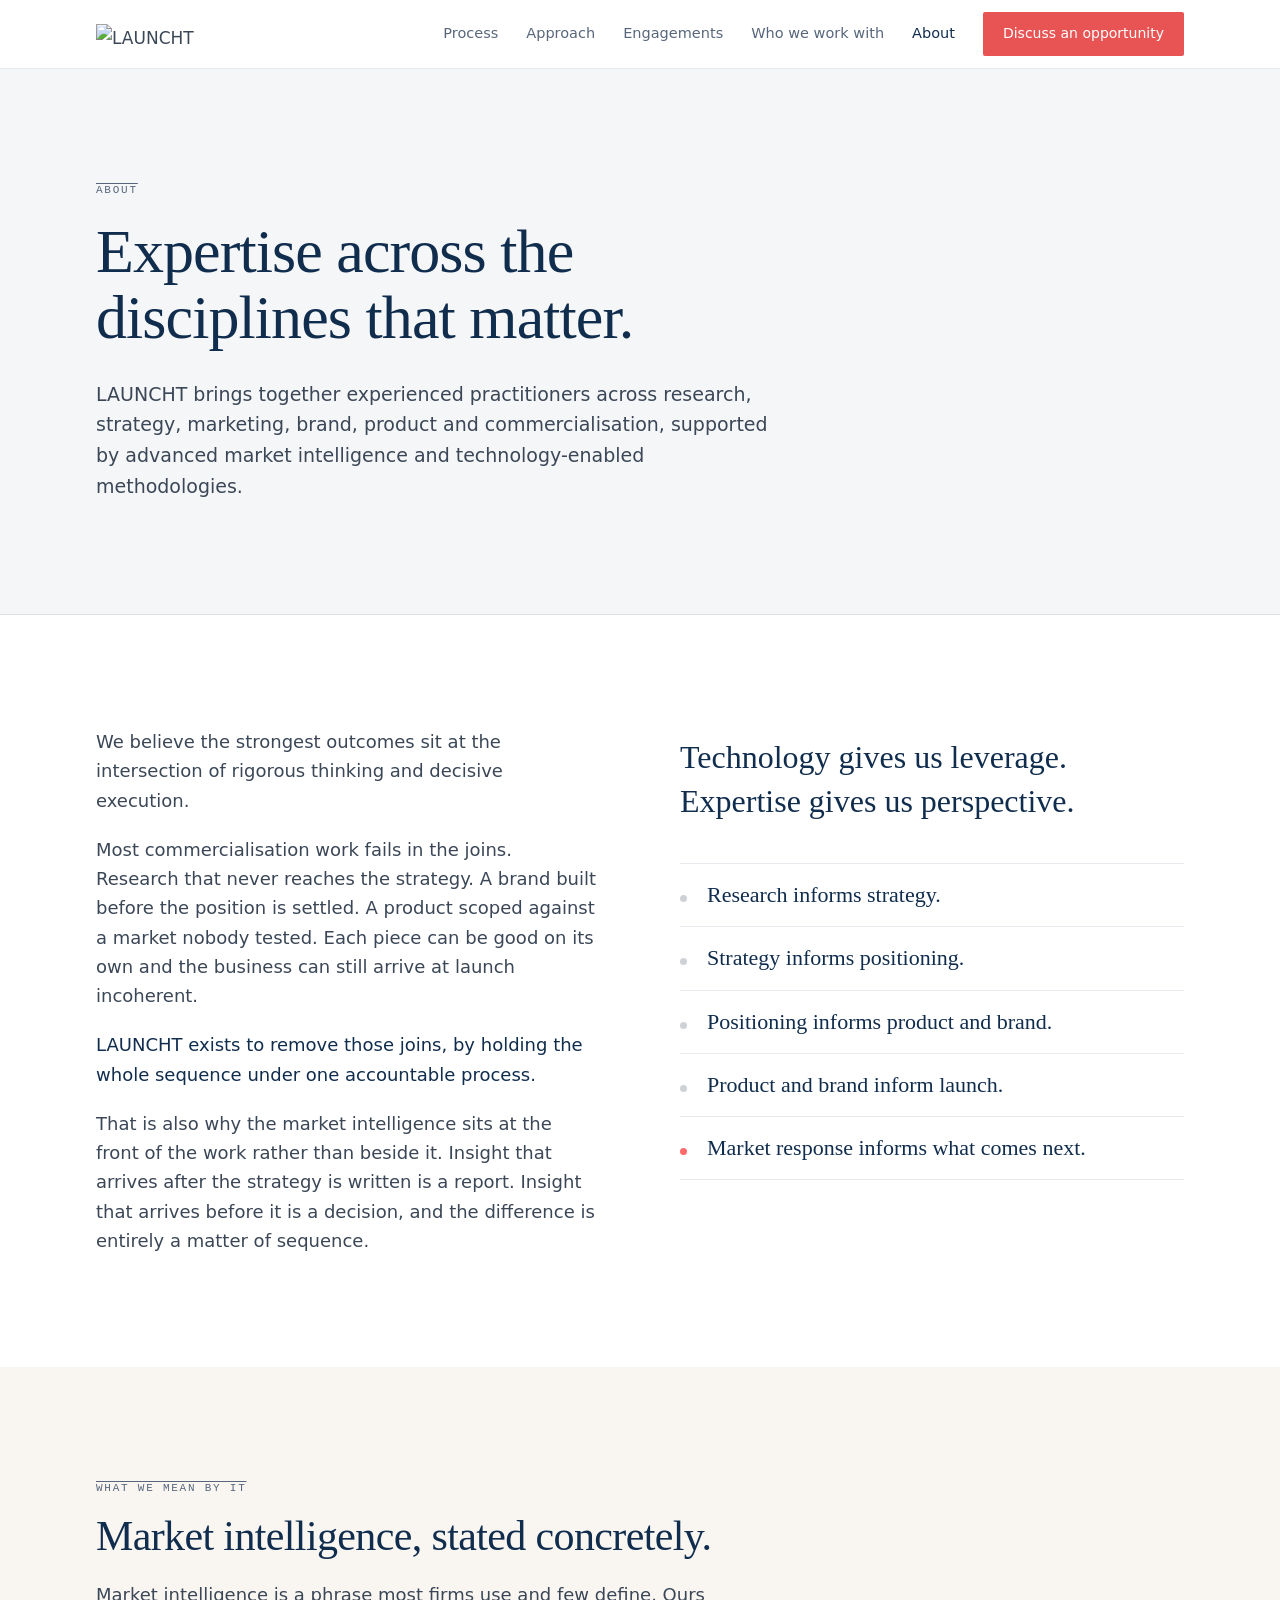
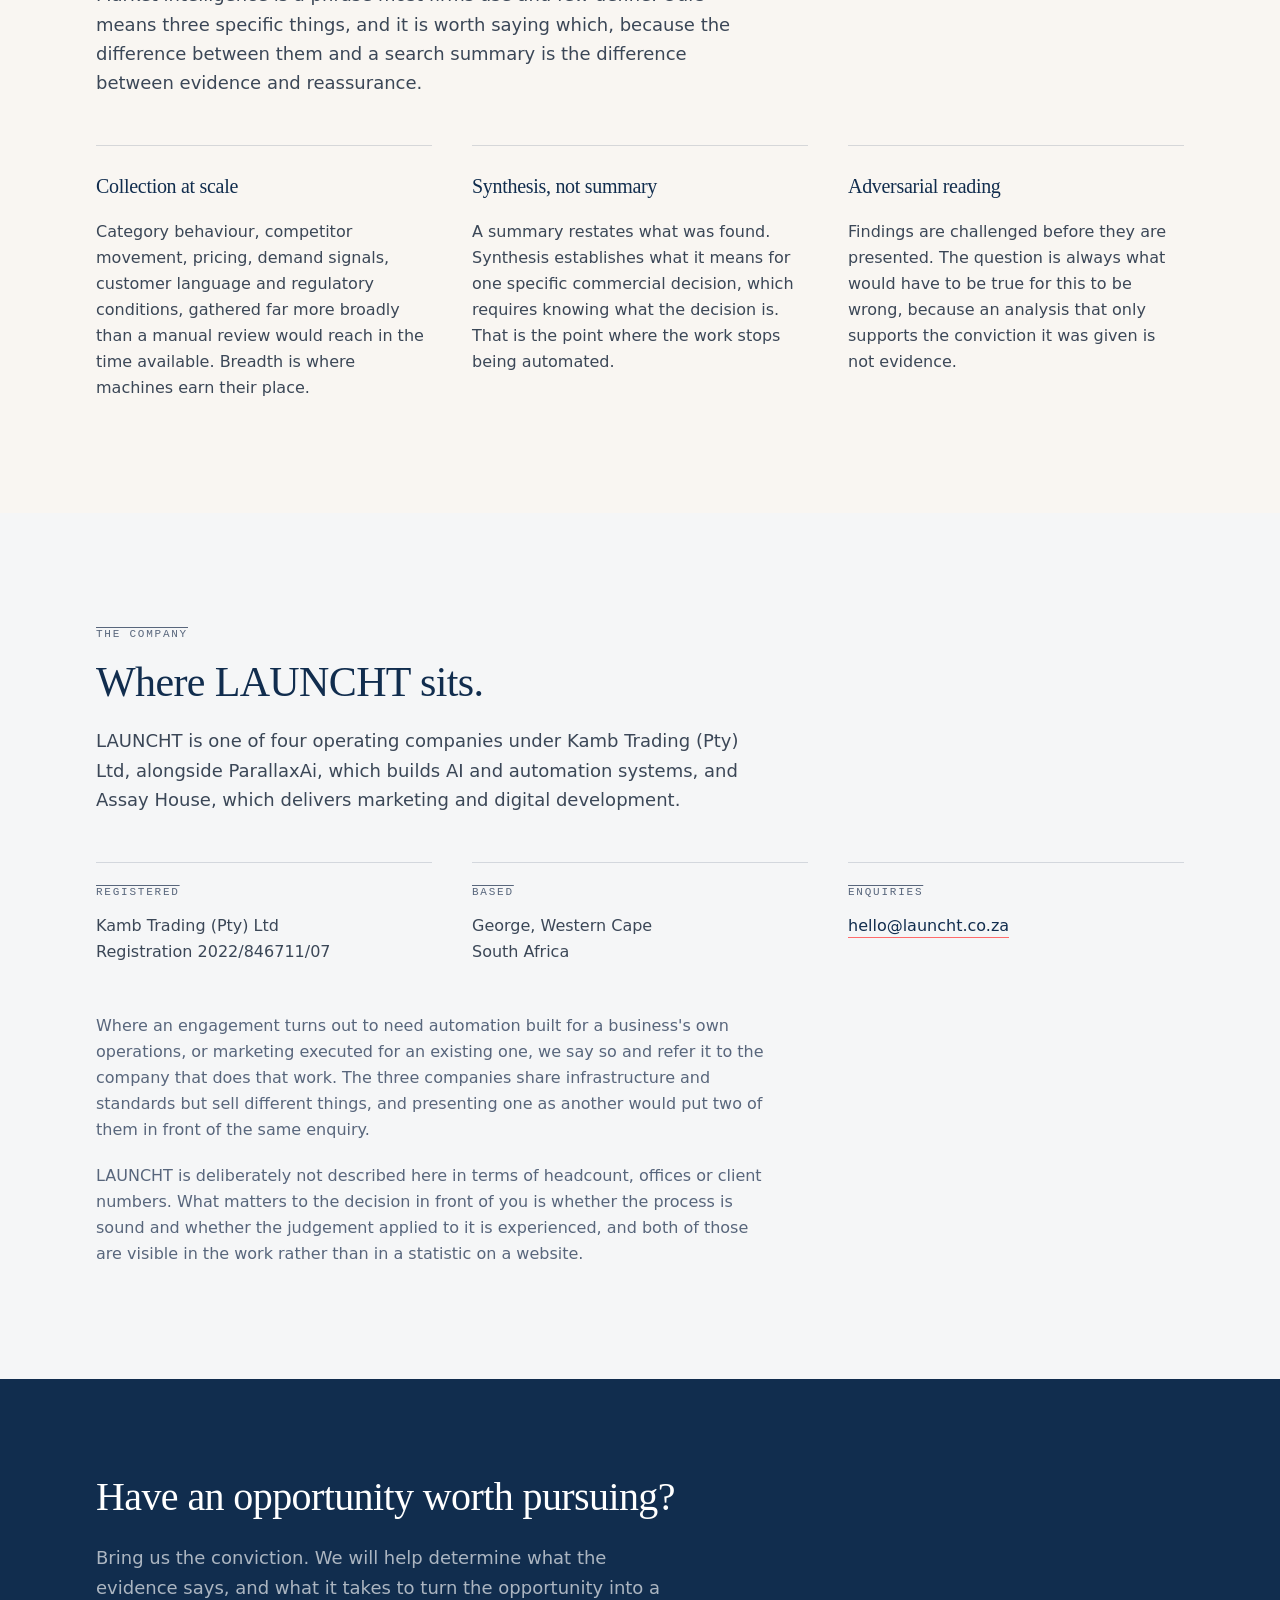
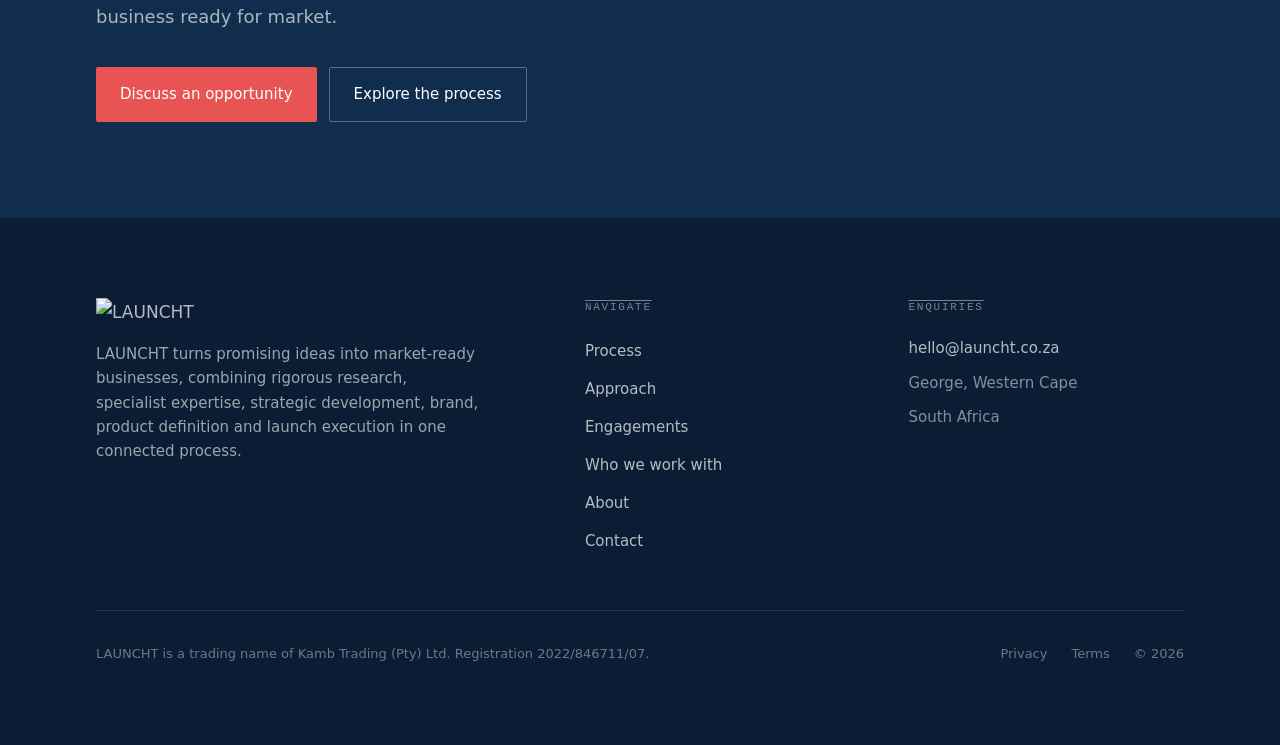
==== commit a7ccb6b5: "LAUNCHT preview: rebuild" ====
--- a/about/index.html
+++ b/about/index.html
@@ -4,22 +4,22 @@
     <meta charset="UTF-8" />
     <meta name="viewport" content="width=device-width, initial-scale=1" />
     <meta name="theme-color" content="#112D4E" />
-    <link rel="icon" type="image/png" href="C:/Program Files/Git/launcht-site-preview/favicon.png" />
-    <link rel="apple-touch-icon" href="C:/Program Files/Git/launcht-site-preview/logos/apple-touch-icon.png" />
+    <link rel="icon" type="image/png" href="/launcht-site-preview/favicon.png" />
+    <link rel="apple-touch-icon" href="/launcht-site-preview/logos/apple-touch-icon.png" />
     <!-- Two preloads. The serif sets the H1, which is the largest line on every page, so
          letting it swap would reflow the thing the visitor is reading first. Inter carries
          everything else. Mono is deliberately NOT preloaded - it sets overlines and phase
          markers at small sizes where a swap is invisible. -->
-    <link rel="preload" href="C:/Program Files/Git/launcht-site-preview/fonts/dm-serif-display-400.woff2" as="font" type="font/woff2" crossorigin />
-    <link rel="preload" href="C:/Program Files/Git/launcht-site-preview/fonts/inter-var.woff2" as="font" type="font/woff2" crossorigin />
+    <link rel="preload" href="/launcht-site-preview/fonts/dm-serif-display-400.woff2" as="font" type="font/woff2" crossorigin />
+    <link rel="preload" href="/launcht-site-preview/fonts/inter-var.woff2" as="font" type="font/woff2" crossorigin />
     <meta data-rh="true" name="description" content="LAUNCHT brings together experienced practitioners across research, strategy, brand, product and commercialisation, supported by advanced market intelligence."/><meta data-rh="true" property="og:type" content="website"/><meta data-rh="true" property="og:title" content="About LAUNCHT | Market Intelligence and Human Judgement"/><meta data-rh="true" property="og:description" content="LAUNCHT brings together experienced practitioners across research, strategy, brand, product and commercialisation, supported by advanced market intelligence."/><meta data-rh="true" property="og:url" content="https://launcht.co.za/about/"/><meta data-rh="true" property="og:image" content="https://launcht.co.za/og.png"/> <link data-rh="true" rel="canonical" href="https://launcht.co.za/about/"/> <script data-rh="true" type="application/ld+json">{"@context":"https://schema.org","@type":"WebPage","@id":"https://launcht.co.za/about/#webpage","url":"https://launcht.co.za/about/","name":"About LAUNCHT | Market Intelligence and Human Judgement","description":"LAUNCHT brings together experienced practitioners across research, strategy, brand, product and commercialisation, supported by advanced market intelligence.","dateModified":"2026-09-02","isPartOf":{"@id":"https://launcht.co.za/#website"},"publisher":{"@id":"https://launcht.co.za/#organisation"}}</script><script data-rh="true" type="application/ld+json">{"@context":"https://schema.org","@type":"Organization","@id":"https://launcht.co.za/#organisation","name":"LAUNCHT","legalName":"Kamb Trading (Pty) Ltd","url":"https://launcht.co.za","logo":"https://launcht.co.za/logos/launcht-wordmark-navy.png","email":"hello@launcht.co.za","description":"A venture-building and commercialisation company. LAUNCHT combines research, strategy, brand, product definition and launch execution to take an opportunity to market.","address":{"@type":"PostalAddress","streetAddress":"3 Varing Avenue, Windsor Park","addressLocality":"George","addressRegion":"Western Cape","postalCode":"6529","addressCountry":"ZA"}}</script><script data-rh="true" type="application/ld+json">{"@context":"https://schema.org","@type":"BreadcrumbList","itemListElement":[{"@type":"ListItem","position":1,"name":"Home","item":"https://launcht.co.za/"},{"@type":"ListItem","position":2,"name":"About","item":"https://launcht.co.za/about/"}]}</script>
     <title data-rh="true">About LAUNCHT | Market Intelligence and Human Judgement</title>
     <meta data-rh="true" property="og:site_name" content="LAUNCHT"/><meta data-rh="true" property="og:locale" content="en_ZA"/><meta data-rh="true" property="og:image:width" content="1200"/><meta data-rh="true" property="og:image:height" content="630"/><meta data-rh="true" name="twitter:card" content="summary_large_image"/><meta data-rh="true" name="twitter:title" content="About LAUNCHT | Market Intelligence and Human Judgement"/><meta data-rh="true" name="twitter:description" content="LAUNCHT brings together experienced practitioners across research, strategy, brand, product and commercialisation, supported by advanced market intelligence."/><meta data-rh="true" name="twitter:image" content="https://launcht.co.za/og.png"/>
-    <script type="module" crossorigin src="C:/Program Files/Git/launcht-site-preview/assets/nav-BCkyDh3F.js"></script>
-    <style>@font-face{font-family:"DM Serif Display";font-style:normal;font-weight:400;font-display:swap;src:url(/fonts/dm-serif-display-400.woff2) format("woff2");unicode-range:U+0000-00FF,U+0131,U+0152-0153,U+02BB-02BC,U+02C6,U+02DA,U+02DC,U+0304,U+0308,U+0329,U+2000-206F,U+20AC,U+2122,U+2191,U+2193,U+2212,U+2215,U+FEFF,U+FFFD}@font-face{font-family:Inter;font-style:normal;font-weight:400 600;font-display:swap;src:url(/fonts/inter-var.woff2) format("woff2");unicode-range:U+0000-00FF,U+0131,U+0152-0153,U+02BB-02BC,U+02C6,U+02DA,U+02DC,U+0304,U+0308,U+0329,U+2000-206F,U+20AC,U+2122,U+2191,U+2193,U+2212,U+2215,U+FEFF,U+FFFD}@font-face{font-family:IBM Plex Mono;font-style:normal;font-weight:400;font-display:swap;src:url(/fonts/ibm-plex-mono-400.woff2) format("woff2");unicode-range:U+0000-00FF,U+0131,U+0152-0153,U+02BB-02BC,U+02C6,U+02DA,U+02DC,U+0304,U+0308,U+0329,U+2000-206F,U+20AC,U+2122,U+2191,U+2193,U+2212,U+2215,U+FEFF,U+FFFD}@font-face{font-family:IBM Plex Mono;font-style:normal;font-weight:500;font-display:swap;src:url(/fonts/ibm-plex-mono-500.woff2) format("woff2");unicode-range:U+0000-00FF,U+0131,U+0152-0153,U+02BB-02BC,U+02C6,U+02DA,U+02DC,U+0304,U+0308,U+0329,U+2000-206F,U+20AC,U+2122,U+2191,U+2193,U+2212,U+2215,U+FEFF,U+FFFD}*,:before,:after{--tw-border-spacing-x: 0;--tw-border-spacing-y: 0;--tw-translate-x: 0;--tw-translate-y: 0;--tw-rotate: 0;--tw-skew-x: 0;--tw-skew-y: 0;--tw-scale-x: 1;--tw-scale-y: 1;--tw-pan-x: ;--tw-pan-y: ;--tw-pinch-zoom: ;--tw-scroll-snap-strictness: proximity;--tw-gradient-from-position: ;--tw-gradient-via-position: ;--tw-gradient-to-position: ;--tw-ordinal: ;--tw-slashed-zero: ;--tw-numeric-figure: ;--tw-numeric-spacing: ;--tw-numeric-fraction: ;--tw-ring-inset: ;--tw-ring-offset-width: 0px;--tw-ring-offset-color: #fff;--tw-ring-color: rgb(59 130 246 / .5);--tw-ring-offset-shadow: 0 0 #0000;--tw-ring-shadow: 0 0 #0000;--tw-shadow: 0 0 #0000;--tw-shadow-colored: 0 0 #0000;--tw-blur: ;--tw-brightness: ;--tw-contrast: ;--tw-grayscale: ;--tw-hue-rotate: ;--tw-invert: ;--tw-saturate: ;--tw-sepia: ;--tw-drop-shadow: ;--tw-backdrop-blur: ;--tw-backdrop-brightness: ;--tw-backdrop-contrast: ;--tw-backdrop-grayscale: ;--tw-backdrop-hue-rotate: ;--tw-backdrop-invert: ;--tw-backdrop-opacity: ;--tw-backdrop-saturate: ;--tw-backdrop-sepia: ;--tw-contain-size: ;--tw-contain-layout: ;--tw-contain-paint: ;--tw-contain-style: }::backdrop{--tw-border-spacing-x: 0;--tw-border-spacing-y: 0;--tw-translate-x: 0;--tw-translate-y: 0;--tw-rotate: 0;--tw-skew-x: 0;--tw-skew-y: 0;--tw-scale-x: 1;--tw-scale-y: 1;--tw-pan-x: ;--tw-pan-y: ;--tw-pinch-zoom: ;--tw-scroll-snap-strictness: proximity;--tw-gradient-from-position: ;--tw-gradient-via-position: ;--tw-gradient-to-position: ;--tw-ordinal: ;--tw-slashed-zero: ;--tw-numeric-figure: ;--tw-numeric-spacing: ;--tw-numeric-fraction: ;--tw-ring-inset: ;--tw-ring-offset-width: 0px;--tw-ring-offset-color: #fff;--tw-ring-color: rgb(59 130 246 / .5);--tw-ring-offset-shadow: 0 0 #0000;--tw-ring-shadow: 0 0 #0000;--tw-shadow: 0 0 #0000;--tw-shadow-colored: 0 0 #0000;--tw-blur: ;--tw-brightness: ;--tw-contrast: ;--tw-grayscale: ;--tw-hue-rotate: ;--tw-invert: ;--tw-saturate: ;--tw-sepia: ;--tw-drop-shadow: ;--tw-backdrop-blur: ;--tw-backdrop-brightness: ;--tw-backdrop-contrast: ;--tw-backdrop-grayscale: ;--tw-backdrop-hue-rotate: ;--tw-backdrop-invert: ;--tw-backdrop-opacity: ;--tw-backdrop-saturate: ;--tw-backdrop-sepia: ;--tw-contain-size: ;--tw-contain-layout: ;--tw-contain-paint: ;--tw-contain-style: }*,:before,:after{box-sizing:border-box;border-width:0;border-style:solid;border-color:#e5e7eb}:before,:after{--tw-content: ""}html,:host{line-height:1.5;-webkit-text-size-adjust:100%;-moz-tab-size:4;-o-tab-size:4;tab-size:4;font-family:Inter,system-ui,-apple-system,Segoe UI,sans-serif;font-feature-settings:normal;font-variation-settings:normal;-webkit-tap-highlight-color:transparent}body{margin:0;line-height:inherit}hr{height:0;color:inherit;border-top-width:1px}abbr:where([title]){-webkit-text-decoration:underline dotted;text-decoration:underline dotted}h1,h2,h3,h4,h5,h6{font-size:inherit;font-weight:inherit}a{color:inherit;text-decoration:inherit}b,strong{font-weight:bolder}code,kbd,samp,pre{font-family:IBM Plex Mono,ui-monospace,monospace;font-feature-settings:normal;font-variation-settings:normal;font-size:1em}small{font-size:80%}sub,sup{font-size:75%;line-height:0;position:relative;vertical-align:baseline}sub{bottom:-.25em}sup{top:-.5em}table{text-indent:0;border-color:inherit;border-collapse:collapse}button,input,optgroup,select,textarea{font-family:inherit;font-feature-settings:inherit;font-variation-settings:inherit;font-size:100%;font-weight:inherit;line-height:inherit;letter-spacing:inherit;color:inherit;margin:0;padding:0}button,select{text-transform:none}button,input:where([type=button]),input:where([type=reset]),input:where([type=submit]){-webkit-appearance:button;background-color:transparent;background-image:none}:-moz-focusring{outline:auto}:-moz-ui-invalid{box-shadow:none}progress{vertical-align:baseline}::-webkit-inner-spin-button,::-webkit-outer-spin-button{height:auto}[type=search]{-webkit-appearance:textfield;outline-offset:-2px}::-webkit-search-decoration{-webkit-appearance:none}::-webkit-file-upload-button{-webkit-appearance:button;font:inherit}summary{display:list-item}blockquote,dl,dd,h1,h2,h3,h4,h5,h6,hr,figure,p,pre{margin:0}fieldset{margin:0;padding:0}legend{padding:0}ol,ul,menu{list-style:none;margin:0;padding:0}dialog{padding:0}textarea{resize:vertical}input::-moz-placeholder,textarea::-moz-placeholder{opacity:1;color:#9ca3af}input::placeholder,textarea::placeholder{opacity:1;color:#9ca3af}button,[role=button]{cursor:pointer}:disabled{cursor:default}img,svg,video,canvas,audio,iframe,embed,object{display:block;vertical-align:middle}img,video{max-width:100%;height:auto}[hidden]:where(:not([hidden=until-found])){display:none}:root{color-scheme:light}html{-webkit-text-size-adjust:100%;scroll-behavior:smooth}html[data-nav-open]{overflow:hidden}body{--tw-bg-opacity: 1;background-color:rgb(255 255 255 / var(--tw-bg-opacity, 1));font-family:Inter,system-ui,-apple-system,Segoe UI,sans-serif;--tw-text-opacity: 1;color:rgb(59 71 87 / var(--tw-text-opacity, 1));-webkit-font-smoothing:antialiased;-moz-osx-font-smoothing:grayscale;font-size:17px;line-height:1.65}h1,h2,h3{font-family:DM Serif Display,Georgia,Times New Roman,serif;font-weight:400;--tw-text-opacity: 1;color:rgb(17 45 78 / var(--tw-text-opacity, 1));text-wrap:balance;letter-spacing:-.015em}h1,h2,h3{font-weight:400!important;font-synthesis-weight:none}::-moz-selection{background-color:#ff6b6b40;--tw-text-opacity: 1;color:rgb(17 45 78 / var(--tw-text-opacity, 1))}::selection{background-color:#ff6b6b40;--tw-text-opacity: 1;color:rgb(17 45 78 / var(--tw-text-opacity, 1))}:focus-visible{outline:2px solid transparent;outline-offset:2px;--tw-ring-offset-shadow: var(--tw-ring-inset) 0 0 0 var(--tw-ring-offset-width) var(--tw-ring-offset-color);--tw-ring-shadow: var(--tw-ring-inset) 0 0 0 calc(2px + var(--tw-ring-offset-width)) var(--tw-ring-color);box-shadow:var(--tw-ring-offset-shadow),var(--tw-ring-shadow),var(--tw-shadow, 0 0 #0000);--tw-ring-opacity: 1;--tw-ring-color: rgb(255 107 107 / var(--tw-ring-opacity, 1));--tw-ring-offset-width: 2px;--tw-ring-offset-color: #FFFFFF}@media (prefers-reduced-motion: reduce){html{scroll-behavior:auto}*,*:before,*:after{animation-duration:.01ms!important;transition-duration:.01ms!important}}.overline{font-family:IBM Plex Mono,ui-monospace,monospace;font-size:11px;text-transform:uppercase;letter-spacing:.16em;--tw-text-opacity: 1;color:rgb(88 102 124 / var(--tw-text-opacity, 1))}.wrap{margin-left:auto;margin-right:auto;width:100%;max-width:72rem;padding-left:1.5rem;padding-right:1.5rem}@media (min-width: 640px){.wrap{padding-left:2rem;padding-right:2rem}}.band{padding-top:5rem;padding-bottom:5rem}@media (min-width: 640px){.band{padding-top:7rem;padding-bottom:7rem}}.btn-primary{display:inline-flex;align-items:center;justify-content:center;gap:.5rem;border-radius:.125rem;padding:.875rem 1.5rem;font-family:Inter,system-ui,-apple-system,Segoe UI,sans-serif;font-size:15px;font-weight:500;transition-property:color,background-color,border-color,text-decoration-color,fill,stroke;transition-timing-function:cubic-bezier(.4,0,.2,1);transition-duration:.15s;--tw-bg-opacity: 1;background-color:rgb(232 84 84 / var(--tw-bg-opacity, 1));--tw-text-opacity: 1;color:rgb(255 255 255 / var(--tw-text-opacity, 1))}.btn-primary:hover{--tw-bg-opacity: 1;background-color:rgb(214 74 74 / var(--tw-bg-opacity, 1))}.btn-ghost{display:inline-flex;align-items:center;justify-content:center;gap:.5rem;border-radius:.125rem;padding:.875rem 1.5rem;font-family:Inter,system-ui,-apple-system,Segoe UI,sans-serif;font-size:15px;font-weight:500;transition-property:color,background-color,border-color,text-decoration-color,fill,stroke;transition-timing-function:cubic-bezier(.4,0,.2,1);transition-duration:.15s;border-width:1px;border-color:#112d4e40;--tw-text-opacity: 1;color:rgb(17 45 78 / var(--tw-text-opacity, 1))}.btn-ghost:hover{border-color:#112d4e99;background-color:#112d4e08}.btn-ghost-invert{display:inline-flex;align-items:center;justify-content:center;gap:.5rem;border-radius:.125rem;padding:.875rem 1.5rem;font-family:Inter,system-ui,-apple-system,Segoe UI,sans-serif;font-size:15px;font-weight:500;transition-property:color,background-color,border-color,text-decoration-color,fill,stroke;transition-timing-function:cubic-bezier(.4,0,.2,1);transition-duration:.15s;border-width:1px;border-color:#ffffff4d;--tw-text-opacity: 1;color:rgb(255 255 255 / var(--tw-text-opacity, 1))}.btn-ghost-invert:hover{border-color:#ffffffb3;background-color:#ffffff1a}.rule{border-top-width:1px;border-color:#112d4e1a}.pointer-events-none{pointer-events:none}.visible{visibility:visible}.invisible{visibility:hidden}.static{position:static}.fixed{position:fixed}.absolute{position:absolute}.relative{position:relative}.sticky{position:sticky}.inset-0{inset:0}.left-\[-9999px\]{left:-9999px}.top-0{top:0}.top-auto{top:auto}.z-40{z-index:40}.order-1{order:1}.order-2{order:2}.-mr-2{margin-right:-.5rem}.mb-12{margin-bottom:3rem}.mb-2{margin-bottom:.5rem}.ml-auto{margin-left:auto}.mt-1{margin-top:.25rem}.mt-10{margin-top:2.5rem}.mt-12{margin-top:3rem}.mt-14{margin-top:3.5rem}.mt-2{margin-top:.5rem}.mt-3{margin-top:.75rem}.mt-4{margin-top:1rem}.mt-5{margin-top:1.25rem}.mt-6{margin-top:1.5rem}.mt-7{margin-top:1.75rem}.mt-8{margin-top:2rem}.mt-9{margin-top:2.25rem}.block{display:block}.flex{display:flex}.inline-flex{display:inline-flex}.table{display:table}.grid{display:grid}.hidden{display:none}.h-11{height:2.75rem}.h-4{height:1rem}.h-\[19px\]{height:19px}.h-\[20px\]{height:20px}.h-\[280px\]{height:280px}.h-\[68px\]{height:68px}.h-\[7px\]{height:7px}.h-full{height:100%}.h-px{height:1px}.min-h-screen{min-height:100vh}.w-11{width:2.75rem}.w-4{width:1rem}.w-\[7px\]{width:7px}.w-auto{width:auto}.w-full{width:100%}.w-px{width:1px}.min-w-0{min-width:0px}.max-w-2xl{max-width:42rem}.max-w-3xl{max-width:48rem}.max-w-4xl{max-width:56rem}.max-w-none{max-width:none}.max-w-sm{max-width:24rem}.max-w-xl{max-width:36rem}.flex-1{flex:1 1 0%}.shrink-0{flex-shrink:0}.flex-col{flex-direction:column}.flex-wrap{flex-wrap:wrap}.items-start{align-items:flex-start}.items-center{align-items:center}.items-baseline{align-items:baseline}.justify-center{justify-content:center}.justify-between{justify-content:space-between}.gap-10{gap:2.5rem}.gap-12{gap:3rem}.gap-14{gap:3.5rem}.gap-3{gap:.75rem}.gap-4{gap:1rem}.gap-5{gap:1.25rem}.gap-6{gap:1.5rem}.gap-7{gap:1.75rem}.gap-px{gap:1px}.gap-x-10{-moz-column-gap:2.5rem;column-gap:2.5rem}.gap-x-8{-moz-column-gap:2rem;column-gap:2rem}.gap-y-0{row-gap:0px}.gap-y-3{row-gap:.75rem}.space-y-0>:not([hidden])~:not([hidden]){--tw-space-y-reverse: 0;margin-top:calc(0px * calc(1 - var(--tw-space-y-reverse)));margin-bottom:calc(0px * var(--tw-space-y-reverse))}.space-y-2\.5>:not([hidden])~:not([hidden]){--tw-space-y-reverse: 0;margin-top:calc(.625rem * calc(1 - var(--tw-space-y-reverse)));margin-bottom:calc(.625rem * var(--tw-space-y-reverse))}.space-y-3>:not([hidden])~:not([hidden]){--tw-space-y-reverse: 0;margin-top:calc(.75rem * calc(1 - var(--tw-space-y-reverse)));margin-bottom:calc(.75rem * var(--tw-space-y-reverse))}.space-y-4>:not([hidden])~:not([hidden]){--tw-space-y-reverse: 0;margin-top:calc(1rem * calc(1 - var(--tw-space-y-reverse)));margin-bottom:calc(1rem * var(--tw-space-y-reverse))}.space-y-5>:not([hidden])~:not([hidden]){--tw-space-y-reverse: 0;margin-top:calc(1.25rem * calc(1 - var(--tw-space-y-reverse)));margin-bottom:calc(1.25rem * var(--tw-space-y-reverse))}.space-y-6>:not([hidden])~:not([hidden]){--tw-space-y-reverse: 0;margin-top:calc(1.5rem * calc(1 - var(--tw-space-y-reverse)));margin-bottom:calc(1.5rem * var(--tw-space-y-reverse))}.overflow-hidden{overflow:hidden}.rounded-full{border-radius:9999px}.rounded-sm{border-radius:.125rem}.border{border-width:1px}.border-b{border-bottom-width:1px}.border-l-2{border-left-width:2px}.border-t{border-top-width:1px}.border-ink\/10{border-color:#112d4e1a}.border-ink\/15{border-color:#112d4e26}.border-ink\/20{border-color:#112d4e33}.border-ink\/30{border-color:#112d4e4d}.border-ink\/\[0\.07\]{border-color:#112d4e12}.border-salmon{--tw-border-opacity: 1;border-color:rgb(255 107 107 / var(--tw-border-opacity, 1))}.border-salmon\/40{border-color:#ff6b6b66}.border-white\/10{border-color:#ffffff1a}.border-white\/15{border-color:#ffffff26}.bg-bone{--tw-bg-opacity: 1;background-color:rgb(245 246 247 / var(--tw-bg-opacity, 1))}.bg-ink\/10{background-color:#112d4e1a}.bg-midnight{--tw-bg-opacity: 1;background-color:rgb(17 45 78 / var(--tw-bg-opacity, 1))}.bg-midnight-deep{--tw-bg-opacity: 1;background-color:rgb(11 29 53 / var(--tw-bg-opacity, 1))}.bg-paper{--tw-bg-opacity: 1;background-color:rgb(255 255 255 / var(--tw-bg-opacity, 1))}.bg-paper\/95{background-color:#fffffff2}.bg-salmon\/\[0\.07\]{background-color:#ff6b6b12}.bg-sand{--tw-bg-opacity: 1;background-color:rgb(249 246 242 / var(--tw-bg-opacity, 1))}.object-cover{-o-object-fit:cover;object-fit:cover}.p-7{padding:1.75rem}.p-8{padding:2rem}.\!px-5{padding-left:1.25rem!important;padding-right:1.25rem!important}.\!py-2\.5{padding-top:.625rem!important;padding-bottom:.625rem!important}.px-4{padding-left:1rem;padding-right:1rem}.px-6{padding-left:1.5rem;padding-right:1.5rem}.py-16{padding-top:4rem;padding-bottom:4rem}.py-20{padding-top:5rem;padding-bottom:5rem}.py-24{padding-top:6rem;padding-bottom:6rem}.py-28{padding-top:7rem;padding-bottom:7rem}.py-3{padding-top:.75rem;padding-bottom:.75rem}.py-3\.5{padding-top:.875rem;padding-bottom:.875rem}.py-4{padding-top:1rem;padding-bottom:1rem}.py-8{padding-top:2rem;padding-bottom:2rem}.pb-0\.5{padding-bottom:.125rem}.pb-1{padding-bottom:.25rem}.pl-5{padding-left:1.25rem}.pt-5{padding-top:1.25rem}.pt-6{padding-top:1.5rem}.pt-8{padding-top:2rem}.font-display{font-family:DM Serif Display,Georgia,Times New Roman,serif}.font-mono{font-family:IBM Plex Mono,ui-monospace,monospace}.\!text-\[14px\]{font-size:14px!important}.text-\[12\.5px\]{font-size:12.5px}.text-\[12px\]{font-size:12px}.text-\[13\.5px\]{font-size:13.5px}.text-\[13px\]{font-size:13px}.text-\[14\.5px\]{font-size:14.5px}.text-\[14px\]{font-size:14px}.text-\[15\.5px\]{font-size:15.5px}.text-\[15px\]{font-size:15px}.text-\[16\.5px\]{font-size:16.5px}.text-\[16px\]{font-size:16px}.text-\[17px\]{font-size:17px}.text-\[18px\]{font-size:18px}.text-\[19px\]{font-size:19px}.text-\[20px\]{font-size:20px}.text-\[21px\]{font-size:21px}.text-\[22px\]{font-size:22px}.text-\[24px\]{font-size:24px}.text-\[26px\]{font-size:26px}.text-\[28px\]{font-size:28px}.text-\[30px\]{font-size:30px}.text-\[36px\]{font-size:36px}.text-\[38px\]{font-size:38px}.text-\[40px\]{font-size:40px}.font-medium{font-weight:500}.uppercase{text-transform:uppercase}.leading-\[1\.04\]{line-height:1.04}.leading-\[1\.06\]{line-height:1.06}.leading-\[1\.12\]{line-height:1.12}.leading-\[1\.1\]{line-height:1.1}.leading-loose{line-height:2}.leading-relaxed{line-height:1.625}.leading-snug{line-height:1.375}.leading-tight{line-height:1.25}.tracking-\[0\.12em\]{letter-spacing:.12em}.tracking-\[0\.13em\]{letter-spacing:.13em}.tracking-\[0\.14em\]{letter-spacing:.14em}.tracking-\[0\.1em\]{letter-spacing:.1em}.\!text-white{--tw-text-opacity: 1 !important;color:rgb(255 255 255 / var(--tw-text-opacity, 1))!important}.\!text-white\/45{color:#ffffff73!important}.\!text-white\/50{color:#ffffff80!important}.text-body{--tw-text-opacity: 1;color:rgb(59 71 87 / var(--tw-text-opacity, 1))}.text-ink{--tw-text-opacity: 1;color:rgb(17 45 78 / var(--tw-text-opacity, 1))}.text-muted{--tw-text-opacity: 1;color:rgb(88 102 124 / var(--tw-text-opacity, 1))}.text-salmon{--tw-text-opacity: 1;color:rgb(255 107 107 / var(--tw-text-opacity, 1))}.text-salmon-fill{--tw-text-opacity: 1;color:rgb(232 84 84 / var(--tw-text-opacity, 1))}.text-salmon-text{--tw-text-opacity: 1;color:rgb(208 75 75 / var(--tw-text-opacity, 1))}.text-white{--tw-text-opacity: 1;color:rgb(255 255 255 / var(--tw-text-opacity, 1))}.text-white\/40{color:#fff6}.text-white\/45{color:#ffffff73}.text-white\/50{color:#ffffff80}.text-white\/60{color:#fff9}.text-white\/65{color:#ffffffa6}.text-white\/70{color:#ffffffb3}.text-white\/80{color:#fffc}.text-white\/90{color:#ffffffe6}.overline{text-decoration-line:overline}.invert{--tw-invert: invert(100%);filter:var(--tw-blur) var(--tw-brightness) var(--tw-contrast) var(--tw-grayscale) var(--tw-hue-rotate) var(--tw-invert) var(--tw-saturate) var(--tw-sepia) var(--tw-drop-shadow)}.filter{filter:var(--tw-blur) var(--tw-brightness) var(--tw-contrast) var(--tw-grayscale) var(--tw-hue-rotate) var(--tw-invert) var(--tw-saturate) var(--tw-sepia) var(--tw-drop-shadow)}.backdrop-blur{--tw-backdrop-blur: blur(8px);backdrop-filter:var(--tw-backdrop-blur) var(--tw-backdrop-brightness) var(--tw-backdrop-contrast) var(--tw-backdrop-grayscale) var(--tw-backdrop-hue-rotate) var(--tw-backdrop-invert) var(--tw-backdrop-opacity) var(--tw-backdrop-saturate) var(--tw-backdrop-sepia)}.transition-colors{transition-property:color,background-color,border-color,text-decoration-color,fill,stroke;transition-timing-function:cubic-bezier(.4,0,.2,1);transition-duration:.15s}.placeholder\:text-muted\/60::-moz-placeholder{color:#58667c99}.placeholder\:text-muted\/60::placeholder{color:#58667c99}.last\:border-0:last-child{border-width:0px}.hover\:border-salmon-fill:hover{--tw-border-opacity: 1;border-color:rgb(232 84 84 / var(--tw-border-opacity, 1))}.hover\:text-ink:hover{--tw-text-opacity: 1;color:rgb(17 45 78 / var(--tw-text-opacity, 1))}.hover\:text-salmon-text:hover{--tw-text-opacity: 1;color:rgb(208 75 75 / var(--tw-text-opacity, 1))}.hover\:text-white:hover{--tw-text-opacity: 1;color:rgb(255 255 255 / var(--tw-text-opacity, 1))}.hover\:text-white\/80:hover{color:#fffc}.focus\:border-ink\/50:focus{border-color:#112d4e80}.focus\:outline-none:focus{outline:2px solid transparent;outline-offset:2px}.focus\:ring-2:focus{--tw-ring-offset-shadow: var(--tw-ring-inset) 0 0 0 var(--tw-ring-offset-width) var(--tw-ring-offset-color);--tw-ring-shadow: var(--tw-ring-inset) 0 0 0 calc(2px + var(--tw-ring-offset-width)) var(--tw-ring-color);box-shadow:var(--tw-ring-offset-shadow),var(--tw-ring-shadow),var(--tw-shadow, 0 0 #0000)}.focus\:ring-salmon\/40:focus{--tw-ring-color: rgb(255 107 107 / .4)}@media (min-width: 640px){.sm\:h-\[21px\]{height:21px}.sm\:h-\[360px\]{height:360px}.sm\:h-\[380px\]{height:380px}.sm\:w-auto{width:auto}.sm\:grid-cols-2{grid-template-columns:repeat(2,minmax(0,1fr))}.sm\:grid-cols-3{grid-template-columns:repeat(3,minmax(0,1fr))}.sm\:flex-row{flex-direction:row}.sm\:items-center{align-items:center}.sm\:justify-between{justify-content:space-between}.sm\:gap-10{gap:2.5rem}.sm\:p-10{padding:2.5rem}.sm\:p-8{padding:2rem}.sm\:py-20{padding-top:5rem;padding-bottom:5rem}.sm\:py-24{padding-top:6rem;padding-bottom:6rem}.sm\:py-28{padding-top:7rem;padding-bottom:7rem}.sm\:py-32{padding-top:8rem;padding-bottom:8rem}.sm\:py-36{padding-top:9rem;padding-bottom:9rem}.sm\:text-\[18px\]{font-size:18px}.sm\:text-\[19px\]{font-size:19px}.sm\:text-\[22px\]{font-size:22px}.sm\:text-\[24px\]{font-size:24px}.sm\:text-\[27px\]{font-size:27px}.sm\:text-\[28px\]{font-size:28px}.sm\:text-\[30px\]{font-size:30px}.sm\:text-\[32px\]{font-size:32px}.sm\:text-\[34px\]{font-size:34px}.sm\:text-\[36px\]{font-size:36px}.sm\:text-\[38px\]{font-size:38px}.sm\:text-\[40px\]{font-size:40px}.sm\:text-\[48px\]{font-size:48px}.sm\:text-\[52px\]{font-size:52px}.sm\:text-\[56px\]{font-size:56px}}@media (min-width: 1024px){.lg\:order-1{order:1}.lg\:order-2{order:2}.lg\:flex{display:flex}.lg\:grid{display:grid}.lg\:hidden{display:none}.lg\:h-\[460px\]{height:460px}.lg\:h-full{height:100%}.lg\:w-full{width:100%}.lg\:max-w-\[608px\]{max-width:608px}.lg\:grid-cols-3{grid-template-columns:repeat(3,minmax(0,1fr))}.lg\:grid-cols-\[1\.05fr_1fr\]{grid-template-columns:1.05fr 1fr}.lg\:grid-cols-\[1\.1fr_1fr\]{grid-template-columns:1.1fr 1fr}.lg\:grid-cols-\[1\.25fr_1fr\]{grid-template-columns:1.25fr 1fr}.lg\:grid-cols-\[1\.6fr_1fr_1fr\]{grid-template-columns:1.6fr 1fr 1fr}.lg\:grid-cols-\[1fr_1\.1fr\]{grid-template-columns:1fr 1.1fr}.lg\:grid-cols-\[1fr_1fr\]{grid-template-columns:1fr 1fr}.lg\:items-start{align-items:flex-start}.lg\:items-center{align-items:center}.lg\:gap-16{gap:4rem}.lg\:gap-20{gap:5rem}.lg\:p-10{padding:2.5rem}.lg\:py-40{padding-top:10rem;padding-bottom:10rem}.lg\:pl-8{padding-left:2rem}.lg\:pr-16{padding-right:4rem}.lg\:pt-14{padding-top:3.5rem}.lg\:pt-16{padding-top:4rem}.lg\:pt-2{padding-top:.5rem}.lg\:pt-8{padding-top:2rem}.lg\:text-\[42px\]{font-size:42px}.lg\:text-\[62px\]{font-size:62px}.lg\:text-\[68px\]{font-size:68px}}
+    <script type="module" crossorigin src="/launcht-site-preview/assets/nav-BCkyDh3F.js"></script>
+    <style>@font-face{font-family:"DM Serif Display";font-style:normal;font-weight:400;font-display:swap;src:url(/launcht-site-preview/fonts/dm-serif-display-400.woff2) format("woff2");unicode-range:U+0000-00FF,U+0131,U+0152-0153,U+02BB-02BC,U+02C6,U+02DA,U+02DC,U+0304,U+0308,U+0329,U+2000-206F,U+20AC,U+2122,U+2191,U+2193,U+2212,U+2215,U+FEFF,U+FFFD}@font-face{font-family:Inter;font-style:normal;font-weight:400 600;font-display:swap;src:url(/launcht-site-preview/fonts/inter-var.woff2) format("woff2");unicode-range:U+0000-00FF,U+0131,U+0152-0153,U+02BB-02BC,U+02C6,U+02DA,U+02DC,U+0304,U+0308,U+0329,U+2000-206F,U+20AC,U+2122,U+2191,U+2193,U+2212,U+2215,U+FEFF,U+FFFD}@font-face{font-family:IBM Plex Mono;font-style:normal;font-weight:400;font-display:swap;src:url(/launcht-site-preview/fonts/ibm-plex-mono-400.woff2) format("woff2");unicode-range:U+0000-00FF,U+0131,U+0152-0153,U+02BB-02BC,U+02C6,U+02DA,U+02DC,U+0304,U+0308,U+0329,U+2000-206F,U+20AC,U+2122,U+2191,U+2193,U+2212,U+2215,U+FEFF,U+FFFD}@font-face{font-family:IBM Plex Mono;font-style:normal;font-weight:500;font-display:swap;src:url(/launcht-site-preview/fonts/ibm-plex-mono-500.woff2) format("woff2");unicode-range:U+0000-00FF,U+0131,U+0152-0153,U+02BB-02BC,U+02C6,U+02DA,U+02DC,U+0304,U+0308,U+0329,U+2000-206F,U+20AC,U+2122,U+2191,U+2193,U+2212,U+2215,U+FEFF,U+FFFD}*,:before,:after{--tw-border-spacing-x: 0;--tw-border-spacing-y: 0;--tw-translate-x: 0;--tw-translate-y: 0;--tw-rotate: 0;--tw-skew-x: 0;--tw-skew-y: 0;--tw-scale-x: 1;--tw-scale-y: 1;--tw-pan-x: ;--tw-pan-y: ;--tw-pinch-zoom: ;--tw-scroll-snap-strictness: proximity;--tw-gradient-from-position: ;--tw-gradient-via-position: ;--tw-gradient-to-position: ;--tw-ordinal: ;--tw-slashed-zero: ;--tw-numeric-figure: ;--tw-numeric-spacing: ;--tw-numeric-fraction: ;--tw-ring-inset: ;--tw-ring-offset-width: 0px;--tw-ring-offset-color: #fff;--tw-ring-color: rgb(59 130 246 / .5);--tw-ring-offset-shadow: 0 0 #0000;--tw-ring-shadow: 0 0 #0000;--tw-shadow: 0 0 #0000;--tw-shadow-colored: 0 0 #0000;--tw-blur: ;--tw-brightness: ;--tw-contrast: ;--tw-grayscale: ;--tw-hue-rotate: ;--tw-invert: ;--tw-saturate: ;--tw-sepia: ;--tw-drop-shadow: ;--tw-backdrop-blur: ;--tw-backdrop-brightness: ;--tw-backdrop-contrast: ;--tw-backdrop-grayscale: ;--tw-backdrop-hue-rotate: ;--tw-backdrop-invert: ;--tw-backdrop-opacity: ;--tw-backdrop-saturate: ;--tw-backdrop-sepia: ;--tw-contain-size: ;--tw-contain-layout: ;--tw-contain-paint: ;--tw-contain-style: }::backdrop{--tw-border-spacing-x: 0;--tw-border-spacing-y: 0;--tw-translate-x: 0;--tw-translate-y: 0;--tw-rotate: 0;--tw-skew-x: 0;--tw-skew-y: 0;--tw-scale-x: 1;--tw-scale-y: 1;--tw-pan-x: ;--tw-pan-y: ;--tw-pinch-zoom: ;--tw-scroll-snap-strictness: proximity;--tw-gradient-from-position: ;--tw-gradient-via-position: ;--tw-gradient-to-position: ;--tw-ordinal: ;--tw-slashed-zero: ;--tw-numeric-figure: ;--tw-numeric-spacing: ;--tw-numeric-fraction: ;--tw-ring-inset: ;--tw-ring-offset-width: 0px;--tw-ring-offset-color: #fff;--tw-ring-color: rgb(59 130 246 / .5);--tw-ring-offset-shadow: 0 0 #0000;--tw-ring-shadow: 0 0 #0000;--tw-shadow: 0 0 #0000;--tw-shadow-colored: 0 0 #0000;--tw-blur: ;--tw-brightness: ;--tw-contrast: ;--tw-grayscale: ;--tw-hue-rotate: ;--tw-invert: ;--tw-saturate: ;--tw-sepia: ;--tw-drop-shadow: ;--tw-backdrop-blur: ;--tw-backdrop-brightness: ;--tw-backdrop-contrast: ;--tw-backdrop-grayscale: ;--tw-backdrop-hue-rotate: ;--tw-backdrop-invert: ;--tw-backdrop-opacity: ;--tw-backdrop-saturate: ;--tw-backdrop-sepia: ;--tw-contain-size: ;--tw-contain-layout: ;--tw-contain-paint: ;--tw-contain-style: }*,:before,:after{box-sizing:border-box;border-width:0;border-style:solid;border-color:#e5e7eb}:before,:after{--tw-content: ""}html,:host{line-height:1.5;-webkit-text-size-adjust:100%;-moz-tab-size:4;-o-tab-size:4;tab-size:4;font-family:Inter,system-ui,-apple-system,Segoe UI,sans-serif;font-feature-settings:normal;font-variation-settings:normal;-webkit-tap-highlight-color:transparent}body{margin:0;line-height:inherit}hr{height:0;color:inherit;border-top-width:1px}abbr:where([title]){-webkit-text-decoration:underline dotted;text-decoration:underline dotted}h1,h2,h3,h4,h5,h6{font-size:inherit;font-weight:inherit}a{color:inherit;text-decoration:inherit}b,strong{font-weight:bolder}code,kbd,samp,pre{font-family:IBM Plex Mono,ui-monospace,monospace;font-feature-settings:normal;font-variation-settings:normal;font-size:1em}small{font-size:80%}sub,sup{font-size:75%;line-height:0;position:relative;vertical-align:baseline}sub{bottom:-.25em}sup{top:-.5em}table{text-indent:0;border-color:inherit;border-collapse:collapse}button,input,optgroup,select,textarea{font-family:inherit;font-feature-settings:inherit;font-variation-settings:inherit;font-size:100%;font-weight:inherit;line-height:inherit;letter-spacing:inherit;color:inherit;margin:0;padding:0}button,select{text-transform:none}button,input:where([type=button]),input:where([type=reset]),input:where([type=submit]){-webkit-appearance:button;background-color:transparent;background-image:none}:-moz-focusring{outline:auto}:-moz-ui-invalid{box-shadow:none}progress{vertical-align:baseline}::-webkit-inner-spin-button,::-webkit-outer-spin-button{height:auto}[type=search]{-webkit-appearance:textfield;outline-offset:-2px}::-webkit-search-decoration{-webkit-appearance:none}::-webkit-file-upload-button{-webkit-appearance:button;font:inherit}summary{display:list-item}blockquote,dl,dd,h1,h2,h3,h4,h5,h6,hr,figure,p,pre{margin:0}fieldset{margin:0;padding:0}legend{padding:0}ol,ul,menu{list-style:none;margin:0;padding:0}dialog{padding:0}textarea{resize:vertical}input::-moz-placeholder,textarea::-moz-placeholder{opacity:1;color:#9ca3af}input::placeholder,textarea::placeholder{opacity:1;color:#9ca3af}button,[role=button]{cursor:pointer}:disabled{cursor:default}img,svg,video,canvas,audio,iframe,embed,object{display:block;vertical-align:middle}img,video{max-width:100%;height:auto}[hidden]:where(:not([hidden=until-found])){display:none}:root{color-scheme:light}html{-webkit-text-size-adjust:100%;scroll-behavior:smooth}html[data-nav-open]{overflow:hidden}body{--tw-bg-opacity: 1;background-color:rgb(255 255 255 / var(--tw-bg-opacity, 1));font-family:Inter,system-ui,-apple-system,Segoe UI,sans-serif;--tw-text-opacity: 1;color:rgb(59 71 87 / var(--tw-text-opacity, 1));-webkit-font-smoothing:antialiased;-moz-osx-font-smoothing:grayscale;font-size:17px;line-height:1.65}h1,h2,h3{font-family:DM Serif Display,Georgia,Times New Roman,serif;font-weight:400;--tw-text-opacity: 1;color:rgb(17 45 78 / var(--tw-text-opacity, 1));text-wrap:balance;letter-spacing:-.015em}h1,h2,h3{font-weight:400!important;font-synthesis-weight:none}::-moz-selection{background-color:#ff6b6b40;--tw-text-opacity: 1;color:rgb(17 45 78 / var(--tw-text-opacity, 1))}::selection{background-color:#ff6b6b40;--tw-text-opacity: 1;color:rgb(17 45 78 / var(--tw-text-opacity, 1))}:focus-visible{outline:2px solid transparent;outline-offset:2px;--tw-ring-offset-shadow: var(--tw-ring-inset) 0 0 0 var(--tw-ring-offset-width) var(--tw-ring-offset-color);--tw-ring-shadow: var(--tw-ring-inset) 0 0 0 calc(2px + var(--tw-ring-offset-width)) var(--tw-ring-color);box-shadow:var(--tw-ring-offset-shadow),var(--tw-ring-shadow),var(--tw-shadow, 0 0 #0000);--tw-ring-opacity: 1;--tw-ring-color: rgb(255 107 107 / var(--tw-ring-opacity, 1));--tw-ring-offset-width: 2px;--tw-ring-offset-color: #FFFFFF}@media (prefers-reduced-motion: reduce){html{scroll-behavior:auto}*,*:before,*:after{animation-duration:.01ms!important;transition-duration:.01ms!important}}.overline{font-family:IBM Plex Mono,ui-monospace,monospace;font-size:11px;text-transform:uppercase;letter-spacing:.16em;--tw-text-opacity: 1;color:rgb(88 102 124 / var(--tw-text-opacity, 1))}.wrap{margin-left:auto;margin-right:auto;width:100%;max-width:72rem;padding-left:1.5rem;padding-right:1.5rem}@media (min-width: 640px){.wrap{padding-left:2rem;padding-right:2rem}}.band{padding-top:5rem;padding-bottom:5rem}@media (min-width: 640px){.band{padding-top:7rem;padding-bottom:7rem}}.btn-primary{display:inline-flex;align-items:center;justify-content:center;gap:.5rem;border-radius:.125rem;padding:.875rem 1.5rem;font-family:Inter,system-ui,-apple-system,Segoe UI,sans-serif;font-size:15px;font-weight:500;transition-property:color,background-color,border-color,text-decoration-color,fill,stroke;transition-timing-function:cubic-bezier(.4,0,.2,1);transition-duration:.15s;--tw-bg-opacity: 1;background-color:rgb(232 84 84 / var(--tw-bg-opacity, 1));--tw-text-opacity: 1;color:rgb(255 255 255 / var(--tw-text-opacity, 1))}.btn-primary:hover{--tw-bg-opacity: 1;background-color:rgb(214 74 74 / var(--tw-bg-opacity, 1))}.btn-ghost{display:inline-flex;align-items:center;justify-content:center;gap:.5rem;border-radius:.125rem;padding:.875rem 1.5rem;font-family:Inter,system-ui,-apple-system,Segoe UI,sans-serif;font-size:15px;font-weight:500;transition-property:color,background-color,border-color,text-decoration-color,fill,stroke;transition-timing-function:cubic-bezier(.4,0,.2,1);transition-duration:.15s;border-width:1px;border-color:#112d4e40;--tw-text-opacity: 1;color:rgb(17 45 78 / var(--tw-text-opacity, 1))}.btn-ghost:hover{border-color:#112d4e99;background-color:#112d4e08}.btn-ghost-invert{display:inline-flex;align-items:center;justify-content:center;gap:.5rem;border-radius:.125rem;padding:.875rem 1.5rem;font-family:Inter,system-ui,-apple-system,Segoe UI,sans-serif;font-size:15px;font-weight:500;transition-property:color,background-color,border-color,text-decoration-color,fill,stroke;transition-timing-function:cubic-bezier(.4,0,.2,1);transition-duration:.15s;border-width:1px;border-color:#ffffff4d;--tw-text-opacity: 1;color:rgb(255 255 255 / var(--tw-text-opacity, 1))}.btn-ghost-invert:hover{border-color:#ffffffb3;background-color:#ffffff1a}.rule{border-top-width:1px;border-color:#112d4e1a}.pointer-events-none{pointer-events:none}.visible{visibility:visible}.invisible{visibility:hidden}.static{position:static}.fixed{position:fixed}.absolute{position:absolute}.relative{position:relative}.sticky{position:sticky}.inset-0{inset:0}.left-\[-9999px\]{left:-9999px}.top-0{top:0}.top-auto{top:auto}.z-40{z-index:40}.order-1{order:1}.order-2{order:2}.-mr-2{margin-right:-.5rem}.mb-12{margin-bottom:3rem}.mb-2{margin-bottom:.5rem}.ml-auto{margin-left:auto}.mt-1{margin-top:.25rem}.mt-10{margin-top:2.5rem}.mt-12{margin-top:3rem}.mt-14{margin-top:3.5rem}.mt-2{margin-top:.5rem}.mt-3{margin-top:.75rem}.mt-4{margin-top:1rem}.mt-5{margin-top:1.25rem}.mt-6{margin-top:1.5rem}.mt-7{margin-top:1.75rem}.mt-8{margin-top:2rem}.mt-9{margin-top:2.25rem}.block{display:block}.flex{display:flex}.inline-flex{display:inline-flex}.table{display:table}.grid{display:grid}.hidden{display:none}.h-11{height:2.75rem}.h-4{height:1rem}.h-\[19px\]{height:19px}.h-\[20px\]{height:20px}.h-\[280px\]{height:280px}.h-\[68px\]{height:68px}.h-\[7px\]{height:7px}.h-full{height:100%}.h-px{height:1px}.min-h-screen{min-height:100vh}.w-11{width:2.75rem}.w-4{width:1rem}.w-\[7px\]{width:7px}.w-auto{width:auto}.w-full{width:100%}.w-px{width:1px}.min-w-0{min-width:0px}.max-w-2xl{max-width:42rem}.max-w-3xl{max-width:48rem}.max-w-4xl{max-width:56rem}.max-w-none{max-width:none}.max-w-sm{max-width:24rem}.max-w-xl{max-width:36rem}.flex-1{flex:1 1 0%}.shrink-0{flex-shrink:0}.flex-col{flex-direction:column}.flex-wrap{flex-wrap:wrap}.items-start{align-items:flex-start}.items-center{align-items:center}.items-baseline{align-items:baseline}.justify-center{justify-content:center}.justify-between{justify-content:space-between}.gap-10{gap:2.5rem}.gap-12{gap:3rem}.gap-14{gap:3.5rem}.gap-3{gap:.75rem}.gap-4{gap:1rem}.gap-5{gap:1.25rem}.gap-6{gap:1.5rem}.gap-7{gap:1.75rem}.gap-px{gap:1px}.gap-x-10{-moz-column-gap:2.5rem;column-gap:2.5rem}.gap-x-8{-moz-column-gap:2rem;column-gap:2rem}.gap-y-0{row-gap:0px}.gap-y-3{row-gap:.75rem}.space-y-0>:not([hidden])~:not([hidden]){--tw-space-y-reverse: 0;margin-top:calc(0px * calc(1 - var(--tw-space-y-reverse)));margin-bottom:calc(0px * var(--tw-space-y-reverse))}.space-y-2\.5>:not([hidden])~:not([hidden]){--tw-space-y-reverse: 0;margin-top:calc(.625rem * calc(1 - var(--tw-space-y-reverse)));margin-bottom:calc(.625rem * var(--tw-space-y-reverse))}.space-y-3>:not([hidden])~:not([hidden]){--tw-space-y-reverse: 0;margin-top:calc(.75rem * calc(1 - var(--tw-space-y-reverse)));margin-bottom:calc(.75rem * var(--tw-space-y-reverse))}.space-y-4>:not([hidden])~:not([hidden]){--tw-space-y-reverse: 0;margin-top:calc(1rem * calc(1 - var(--tw-space-y-reverse)));margin-bottom:calc(1rem * var(--tw-space-y-reverse))}.space-y-5>:not([hidden])~:not([hidden]){--tw-space-y-reverse: 0;margin-top:calc(1.25rem * calc(1 - var(--tw-space-y-reverse)));margin-bottom:calc(1.25rem * var(--tw-space-y-reverse))}.space-y-6>:not([hidden])~:not([hidden]){--tw-space-y-reverse: 0;margin-top:calc(1.5rem * calc(1 - var(--tw-space-y-reverse)));margin-bottom:calc(1.5rem * var(--tw-space-y-reverse))}.overflow-hidden{overflow:hidden}.rounded-full{border-radius:9999px}.rounded-sm{border-radius:.125rem}.border{border-width:1px}.border-b{border-bottom-width:1px}.border-l-2{border-left-width:2px}.border-t{border-top-width:1px}.border-ink\/10{border-color:#112d4e1a}.border-ink\/15{border-color:#112d4e26}.border-ink\/20{border-color:#112d4e33}.border-ink\/30{border-color:#112d4e4d}.border-ink\/\[0\.07\]{border-color:#112d4e12}.border-salmon{--tw-border-opacity: 1;border-color:rgb(255 107 107 / var(--tw-border-opacity, 1))}.border-salmon\/40{border-color:#ff6b6b66}.border-white\/10{border-color:#ffffff1a}.border-white\/15{border-color:#ffffff26}.bg-bone{--tw-bg-opacity: 1;background-color:rgb(245 246 247 / var(--tw-bg-opacity, 1))}.bg-ink\/10{background-color:#112d4e1a}.bg-midnight{--tw-bg-opacity: 1;background-color:rgb(17 45 78 / var(--tw-bg-opacity, 1))}.bg-midnight-deep{--tw-bg-opacity: 1;background-color:rgb(11 29 53 / var(--tw-bg-opacity, 1))}.bg-paper{--tw-bg-opacity: 1;background-color:rgb(255 255 255 / var(--tw-bg-opacity, 1))}.bg-paper\/95{background-color:#fffffff2}.bg-salmon\/\[0\.07\]{background-color:#ff6b6b12}.bg-sand{--tw-bg-opacity: 1;background-color:rgb(249 246 242 / var(--tw-bg-opacity, 1))}.object-cover{-o-object-fit:cover;object-fit:cover}.p-7{padding:1.75rem}.p-8{padding:2rem}.\!px-5{padding-left:1.25rem!important;padding-right:1.25rem!important}.\!py-2\.5{padding-top:.625rem!important;padding-bottom:.625rem!important}.px-4{padding-left:1rem;padding-right:1rem}.px-6{padding-left:1.5rem;padding-right:1.5rem}.py-16{padding-top:4rem;padding-bottom:4rem}.py-20{padding-top:5rem;padding-bottom:5rem}.py-24{padding-top:6rem;padding-bottom:6rem}.py-28{padding-top:7rem;padding-bottom:7rem}.py-3{padding-top:.75rem;padding-bottom:.75rem}.py-3\.5{padding-top:.875rem;padding-bottom:.875rem}.py-4{padding-top:1rem;padding-bottom:1rem}.py-8{padding-top:2rem;padding-bottom:2rem}.pb-0\.5{padding-bottom:.125rem}.pb-1{padding-bottom:.25rem}.pl-5{padding-left:1.25rem}.pt-5{padding-top:1.25rem}.pt-6{padding-top:1.5rem}.pt-8{padding-top:2rem}.font-display{font-family:DM Serif Display,Georgia,Times New Roman,serif}.font-mono{font-family:IBM Plex Mono,ui-monospace,monospace}.\!text-\[14px\]{font-size:14px!important}.text-\[12\.5px\]{font-size:12.5px}.text-\[12px\]{font-size:12px}.text-\[13\.5px\]{font-size:13.5px}.text-\[13px\]{font-size:13px}.text-\[14\.5px\]{font-size:14.5px}.text-\[14px\]{font-size:14px}.text-\[15\.5px\]{font-size:15.5px}.text-\[15px\]{font-size:15px}.text-\[16\.5px\]{font-size:16.5px}.text-\[16px\]{font-size:16px}.text-\[17px\]{font-size:17px}.text-\[18px\]{font-size:18px}.text-\[19px\]{font-size:19px}.text-\[20px\]{font-size:20px}.text-\[21px\]{font-size:21px}.text-\[22px\]{font-size:22px}.text-\[24px\]{font-size:24px}.text-\[26px\]{font-size:26px}.text-\[28px\]{font-size:28px}.text-\[30px\]{font-size:30px}.text-\[36px\]{font-size:36px}.text-\[38px\]{font-size:38px}.text-\[40px\]{font-size:40px}.font-medium{font-weight:500}.uppercase{text-transform:uppercase}.leading-\[1\.04\]{line-height:1.04}.leading-\[1\.06\]{line-height:1.06}.leading-\[1\.12\]{line-height:1.12}.leading-\[1\.1\]{line-height:1.1}.leading-loose{line-height:2}.leading-relaxed{line-height:1.625}.leading-snug{line-height:1.375}.leading-tight{line-height:1.25}.tracking-\[0\.12em\]{letter-spacing:.12em}.tracking-\[0\.13em\]{letter-spacing:.13em}.tracking-\[0\.14em\]{letter-spacing:.14em}.tracking-\[0\.1em\]{letter-spacing:.1em}.\!text-white{--tw-text-opacity: 1 !important;color:rgb(255 255 255 / var(--tw-text-opacity, 1))!important}.\!text-white\/45{color:#ffffff73!important}.\!text-white\/50{color:#ffffff80!important}.text-body{--tw-text-opacity: 1;color:rgb(59 71 87 / var(--tw-text-opacity, 1))}.text-ink{--tw-text-opacity: 1;color:rgb(17 45 78 / var(--tw-text-opacity, 1))}.text-muted{--tw-text-opacity: 1;color:rgb(88 102 124 / var(--tw-text-opacity, 1))}.text-salmon{--tw-text-opacity: 1;color:rgb(255 107 107 / var(--tw-text-opacity, 1))}.text-salmon-fill{--tw-text-opacity: 1;color:rgb(232 84 84 / var(--tw-text-opacity, 1))}.text-salmon-text{--tw-text-opacity: 1;color:rgb(208 75 75 / var(--tw-text-opacity, 1))}.text-white{--tw-text-opacity: 1;color:rgb(255 255 255 / var(--tw-text-opacity, 1))}.text-white\/40{color:#fff6}.text-white\/45{color:#ffffff73}.text-white\/50{color:#ffffff80}.text-white\/60{color:#fff9}.text-white\/65{color:#ffffffa6}.text-white\/70{color:#ffffffb3}.text-white\/80{color:#fffc}.text-white\/90{color:#ffffffe6}.overline{text-decoration-line:overline}.invert{--tw-invert: invert(100%);filter:var(--tw-blur) var(--tw-brightness) var(--tw-contrast) var(--tw-grayscale) var(--tw-hue-rotate) var(--tw-invert) var(--tw-saturate) var(--tw-sepia) var(--tw-drop-shadow)}.filter{filter:var(--tw-blur) var(--tw-brightness) var(--tw-contrast) var(--tw-grayscale) var(--tw-hue-rotate) var(--tw-invert) var(--tw-saturate) var(--tw-sepia) var(--tw-drop-shadow)}.backdrop-blur{--tw-backdrop-blur: blur(8px);backdrop-filter:var(--tw-backdrop-blur) var(--tw-backdrop-brightness) var(--tw-backdrop-contrast) var(--tw-backdrop-grayscale) var(--tw-backdrop-hue-rotate) var(--tw-backdrop-invert) var(--tw-backdrop-opacity) var(--tw-backdrop-saturate) var(--tw-backdrop-sepia)}.transition-colors{transition-property:color,background-color,border-color,text-decoration-color,fill,stroke;transition-timing-function:cubic-bezier(.4,0,.2,1);transition-duration:.15s}.placeholder\:text-muted\/60::-moz-placeholder{color:#58667c99}.placeholder\:text-muted\/60::placeholder{color:#58667c99}.last\:border-0:last-child{border-width:0px}.hover\:border-salmon-fill:hover{--tw-border-opacity: 1;border-color:rgb(232 84 84 / var(--tw-border-opacity, 1))}.hover\:text-ink:hover{--tw-text-opacity: 1;color:rgb(17 45 78 / var(--tw-text-opacity, 1))}.hover\:text-salmon-text:hover{--tw-text-opacity: 1;color:rgb(208 75 75 / var(--tw-text-opacity, 1))}.hover\:text-white:hover{--tw-text-opacity: 1;color:rgb(255 255 255 / var(--tw-text-opacity, 1))}.hover\:text-white\/80:hover{color:#fffc}.focus\:border-ink\/50:focus{border-color:#112d4e80}.focus\:outline-none:focus{outline:2px solid transparent;outline-offset:2px}.focus\:ring-2:focus{--tw-ring-offset-shadow: var(--tw-ring-inset) 0 0 0 var(--tw-ring-offset-width) var(--tw-ring-offset-color);--tw-ring-shadow: var(--tw-ring-inset) 0 0 0 calc(2px + var(--tw-ring-offset-width)) var(--tw-ring-color);box-shadow:var(--tw-ring-offset-shadow),var(--tw-ring-shadow),var(--tw-shadow, 0 0 #0000)}.focus\:ring-salmon\/40:focus{--tw-ring-color: rgb(255 107 107 / .4)}@media (min-width: 640px){.sm\:h-\[21px\]{height:21px}.sm\:h-\[360px\]{height:360px}.sm\:h-\[380px\]{height:380px}.sm\:w-auto{width:auto}.sm\:grid-cols-2{grid-template-columns:repeat(2,minmax(0,1fr))}.sm\:grid-cols-3{grid-template-columns:repeat(3,minmax(0,1fr))}.sm\:flex-row{flex-direction:row}.sm\:items-center{align-items:center}.sm\:justify-between{justify-content:space-between}.sm\:gap-10{gap:2.5rem}.sm\:p-10{padding:2.5rem}.sm\:p-8{padding:2rem}.sm\:py-20{padding-top:5rem;padding-bottom:5rem}.sm\:py-24{padding-top:6rem;padding-bottom:6rem}.sm\:py-28{padding-top:7rem;padding-bottom:7rem}.sm\:py-32{padding-top:8rem;padding-bottom:8rem}.sm\:py-36{padding-top:9rem;padding-bottom:9rem}.sm\:text-\[18px\]{font-size:18px}.sm\:text-\[19px\]{font-size:19px}.sm\:text-\[22px\]{font-size:22px}.sm\:text-\[24px\]{font-size:24px}.sm\:text-\[27px\]{font-size:27px}.sm\:text-\[28px\]{font-size:28px}.sm\:text-\[30px\]{font-size:30px}.sm\:text-\[32px\]{font-size:32px}.sm\:text-\[34px\]{font-size:34px}.sm\:text-\[36px\]{font-size:36px}.sm\:text-\[38px\]{font-size:38px}.sm\:text-\[40px\]{font-size:40px}.sm\:text-\[48px\]{font-size:48px}.sm\:text-\[52px\]{font-size:52px}.sm\:text-\[56px\]{font-size:56px}}@media (min-width: 1024px){.lg\:order-1{order:1}.lg\:order-2{order:2}.lg\:flex{display:flex}.lg\:grid{display:grid}.lg\:hidden{display:none}.lg\:h-\[460px\]{height:460px}.lg\:h-full{height:100%}.lg\:w-full{width:100%}.lg\:max-w-\[608px\]{max-width:608px}.lg\:grid-cols-3{grid-template-columns:repeat(3,minmax(0,1fr))}.lg\:grid-cols-\[1\.05fr_1fr\]{grid-template-columns:1.05fr 1fr}.lg\:grid-cols-\[1\.1fr_1fr\]{grid-template-columns:1.1fr 1fr}.lg\:grid-cols-\[1\.25fr_1fr\]{grid-template-columns:1.25fr 1fr}.lg\:grid-cols-\[1\.6fr_1fr_1fr\]{grid-template-columns:1.6fr 1fr 1fr}.lg\:grid-cols-\[1fr_1\.1fr\]{grid-template-columns:1fr 1.1fr}.lg\:grid-cols-\[1fr_1fr\]{grid-template-columns:1fr 1fr}.lg\:items-start{align-items:flex-start}.lg\:items-center{align-items:center}.lg\:gap-16{gap:4rem}.lg\:gap-20{gap:5rem}.lg\:p-10{padding:2.5rem}.lg\:py-40{padding-top:10rem;padding-bottom:10rem}.lg\:pl-8{padding-left:2rem}.lg\:pr-16{padding-right:4rem}.lg\:pt-14{padding-top:3.5rem}.lg\:pt-16{padding-top:4rem}.lg\:pt-2{padding-top:.5rem}.lg\:pt-8{padding-top:2rem}.lg\:text-\[42px\]{font-size:42px}.lg\:text-\[62px\]{font-size:62px}.lg\:text-\[68px\]{font-size:68px}}
 </style>
   </head>
   <body>
-    <div id="root"><div class="flex min-h-screen flex-col"><header class="sticky top-0 z-40 border-b border-ink/10 bg-paper/95 backdrop-blur"><div class="wrap flex h-[68px] items-center justify-between gap-6"><a class="flex shrink-0 items-center" aria-label="LAUNCHT home" href="C:/Program Files/Git/launcht-site-preview/"><img src="C:/Program Files/Git/launcht-site-preview/logos/launcht-wordmark-navy.png" alt="LAUNCHT" width="1400" height="182" class="h-[19px] w-auto sm:h-[21px]"/></a><nav aria-label="Primary" class="hidden items-center gap-7 lg:flex"><a class="text-[14.5px] transition-colors text-muted hover:text-ink" href="C:/Program Files/Git/launcht-site-preview/process/">Process</a><a class="text-[14.5px] transition-colors text-muted hover:text-ink" href="C:/Program Files/Git/launcht-site-preview/approach/">Approach</a><a class="text-[14.5px] transition-colors text-muted hover:text-ink" href="C:/Program Files/Git/launcht-site-preview/engagements/">Engagements</a><a class="text-[14.5px] transition-colors text-muted hover:text-ink" href="C:/Program Files/Git/launcht-site-preview/who-we-work-with/">Who we work with</a><a aria-current="page" class="text-[14.5px] transition-colors text-ink" href="C:/Program Files/Git/launcht-site-preview/about/">About</a><a class="btn-primary !px-5 !py-2.5 !text-[14px]" href="C:/Program Files/Git/launcht-site-preview/contact/">Discuss an opportunity</a></nav><button type="button" data-nav-toggle="true" aria-expanded="false" aria-controls="mobile-nav" aria-label="Open the menu" class="-mr-2 inline-flex h-11 w-11 items-center justify-center rounded-sm text-ink lg:hidden"><svg data-icon="menu" width="22" height="22" viewBox="0 0 24 24" fill="none" aria-hidden="true"><path d="M3 6h18M3 12h18M3 18h18" stroke="currentColor" stroke-width="1.6" stroke-linecap="round"></path></svg><svg data-icon="close" class="hidden" width="22" height="22" viewBox="0 0 24 24" fill="none" aria-hidden="true"><path d="M5 5l14 14M19 5L5 19" stroke="currentColor" stroke-width="1.6" stroke-linecap="round"></path></svg></button></div><div id="mobile-nav" hidden="" class="border-t border-ink/10 bg-paper lg:hidden"><nav aria-label="Primary, mobile" class="wrap flex flex-col py-3"><a class="border-b border-ink/[0.07] py-3.5 text-[15px] text-ink last:border-0" href="C:/Program Files/Git/launcht-site-preview/process/">Process</a><a class="border-b border-ink/[0.07] py-3.5 text-[15px] text-ink last:border-0" href="C:/Program Files/Git/launcht-site-preview/approach/">Approach</a><a class="border-b border-ink/[0.07] py-3.5 text-[15px] text-ink last:border-0" href="C:/Program Files/Git/launcht-site-preview/engagements/">Engagements</a><a class="border-b border-ink/[0.07] py-3.5 text-[15px] text-ink last:border-0" href="C:/Program Files/Git/launcht-site-preview/who-we-work-with/">Who we work with</a><a aria-current="page" class="border-b border-ink/[0.07] py-3.5 text-[15px] text-ink last:border-0 active" href="C:/Program Files/Git/launcht-site-preview/about/">About</a><a class="btn-primary mt-4 mb-2" href="C:/Program Files/Git/launcht-site-preview/contact/">Discuss an opportunity</a></nav></div></header><main class="flex-1"><section class="border-b border-ink/10 bg-bone"><div class="wrap py-20 sm:py-28"><p class="overline ">About</p><h1 class="mt-5 max-w-4xl text-[38px] leading-[1.06] sm:text-[52px] lg:text-[62px]">Expertise across the disciplines that matter.</h1><p class="mt-7 max-w-2xl text-[18px] leading-relaxed text-body sm:text-[19px]">LAUNCHT brings together experienced practitioners across research, strategy, marketing, brand, product and commercialisation, supported by advanced market intelligence and technology-enabled methodologies.</p></div></section><section class="band bg-paper "><div class="wrap grid gap-14 lg:grid-cols-[1fr_1fr] lg:gap-20"><div class="space-y-5 text-[17px] leading-relaxed text-body sm:text-[18px]"><p>We believe the strongest outcomes sit at the intersection of rigorous thinking and decisive execution.</p><p>Most commercialisation work fails in the joins. Research that never reaches the strategy. A brand built before the position is settled. A product scoped against a market nobody tested. Each piece can be good on its own and the business can still arrive at launch incoherent.</p><p class="text-ink">LAUNCHT exists to remove those joins, by holding the whole sequence under one accountable process.</p><p>That is also why the market intelligence sits at the front of the work rather than beside it. Insight that arrives after the strategy is written is a report. Insight that arrives before it is a decision, and the difference is entirely a matter of sequence.</p></div><div class="lg:pt-2"><p class="font-display text-[26px] leading-snug text-ink sm:text-[32px]">Technology gives us leverage. Expertise gives us perspective.</p><ul class="mt-10 space-y-0"><li class="flex items-baseline gap-5 border-t py-4 border-ink/10 "><span class="mt-1 h-[7px] w-[7px] shrink-0 rounded-full" style="background:currentColor;opacity:0.25" aria-hidden="true"></span><span class="font-display text-[19px] leading-snug sm:text-[22px] text-ink">Research informs strategy.</span></li><li class="flex items-baseline gap-5 border-t py-4 border-ink/10 "><span class="mt-1 h-[7px] w-[7px] shrink-0 rounded-full" style="background:currentColor;opacity:0.25" aria-hidden="true"></span><span class="font-display text-[19px] leading-snug sm:text-[22px] text-ink">Strategy informs positioning.</span></li><li class="flex items-baseline gap-5 border-t py-4 border-ink/10 "><span class="mt-1 h-[7px] w-[7px] shrink-0 rounded-full" style="background:currentColor;opacity:0.25" aria-hidden="true"></span><span class="font-display text-[19px] leading-snug sm:text-[22px] text-ink">Positioning informs product and brand.</span></li><li class="flex items-baseline gap-5 border-t py-4 border-ink/10 "><span class="mt-1 h-[7px] w-[7px] shrink-0 rounded-full" style="background:currentColor;opacity:0.25" aria-hidden="true"></span><span class="font-display text-[19px] leading-snug sm:text-[22px] text-ink">Product and brand inform launch.</span></li><li class="flex items-baseline gap-5 border-t py-4 border-ink/10 border-b border-ink/10"><span class="mt-1 h-[7px] w-[7px] shrink-0 rounded-full" style="background:#FF6B6B;opacity:1" aria-hidden="true"></span><span class="font-display text-[19px] leading-snug sm:text-[22px] text-ink">Market response informs what comes next.</span></li></ul></div></div></section><section class="band bg-sand "><div class="wrap"><header class="max-w-3xl"><p class="overline ">What we mean by it</p><h2 class="mt-4 text-[28px] leading-[1.12] sm:text-[36px] lg:text-[42px] ">Market intelligence, stated concretely.</h2><p class="mt-5 max-w-2xl text-[17px] leading-relaxed sm:text-[18px] text-body">Market intelligence is a phrase most firms use and few define. Ours means three specific things, and it is worth saying which, because the difference between them and a search summary is the difference between evidence and reassurance.</p></header><div class="mt-12 grid gap-10 lg:grid-cols-3"><div class="border-t border-ink/15 pt-6"><h3 class="text-[20px]">Collection at scale</h3><p class="mt-4 text-[16px] leading-relaxed text-body">Category behaviour, competitor movement, pricing, demand signals, customer language and regulatory conditions, gathered far more broadly than a manual review would reach in the time available. Breadth is where machines earn their place.</p></div><div class="border-t border-ink/15 pt-6"><h3 class="text-[20px]">Synthesis, not summary</h3><p class="mt-4 text-[16px] leading-relaxed text-body">A summary restates what was found. Synthesis establishes what it means for one specific commercial decision, which requires knowing what the decision is. That is the point where the work stops being automated.</p></div><div class="border-t border-ink/15 pt-6"><h3 class="text-[20px]">Adversarial reading</h3><p class="mt-4 text-[16px] leading-relaxed text-body">Findings are challenged before they are presented. The question is always what would have to be true for this to be wrong, because an analysis that only supports the conviction it was given is not evidence.</p></div></div></div></section><section class="band bg-bone "><div class="wrap"><header class="max-w-3xl"><p class="overline ">The company</p><h2 class="mt-4 text-[28px] leading-[1.12] sm:text-[36px] lg:text-[42px] ">Where LAUNCHT sits.</h2><p class="mt-5 max-w-2xl text-[17px] leading-relaxed sm:text-[18px] text-body">LAUNCHT is one of four operating companies under Kamb Trading (Pty) Ltd, alongside ParallaxAi, which builds AI and automation systems, and Assay House, which delivers marketing and digital development.</p></header><div class="mt-12 grid gap-10 sm:grid-cols-2 lg:grid-cols-3"><div class="border-t border-ink/15 pt-5"><h3 class="overline">Registered</h3><p class="mt-3 text-[16px] leading-relaxed text-body">Kamb Trading (Pty) Ltd<br/>Registration <!-- -->2022/846711/07</p></div><div class="border-t border-ink/15 pt-5"><h3 class="overline">Based</h3><p class="mt-3 text-[16px] leading-relaxed text-body">George, Western Cape<br/>South Africa</p></div><div class="border-t border-ink/15 pt-5"><h3 class="overline">Enquiries</h3><p class="mt-3 text-[16px] leading-relaxed"><a href="mailto:hello@launcht.co.za" class="border-b border-salmon pb-0.5 text-ink transition-colors hover:text-salmon-text">hello@launcht.co.za</a></p></div></div><p class="mt-12 max-w-2xl text-[16px] leading-relaxed text-muted">Where an engagement turns out to need automation built for a business&#x27;s own operations, or marketing executed for an existing one, we say so and refer it to the company that does that work. The three companies share infrastructure and standards but sell different things, and presenting one as another would put two of them in front of the same enquiry.</p><p class="mt-5 max-w-2xl text-[16px] leading-relaxed text-muted">LAUNCHT is deliberately not described here in terms of headcount, offices or client numbers. What matters to the decision in front of you is whether the process is sound and whether the judgement applied to it is experienced, and both of those are visible in the work rather than in a statistic on a website.</p></div></section><section class="bg-midnight"><div class="wrap py-20 sm:py-24"><div class="max-w-3xl"><h2 class="text-[30px] leading-[1.1] text-white sm:text-[40px]">Have an opportunity worth pursuing?</h2><p class="mt-6 max-w-xl text-[17px] leading-relaxed text-white/65 sm:text-[18px]">Bring us the conviction. We will help determine what the evidence says, and what it takes to turn the opportunity into a business ready for market.</p><div class="mt-9 flex flex-wrap gap-3"><a class="btn-primary" href="C:/Program Files/Git/launcht-site-preview/contact/">Discuss an opportunity</a><a class="btn-ghost-invert" href="C:/Program Files/Git/launcht-site-preview/process/">Explore the process</a></div></div></div></section></main><footer class="bg-midnight-deep text-white/70"><div class="wrap py-16 sm:py-20"><div class="grid gap-12 sm:grid-cols-2 lg:grid-cols-[1.6fr_1fr_1fr]"><div><img src="C:/Program Files/Git/launcht-site-preview/logos/launcht-wordmark-white.png" alt="LAUNCHT" width="1400" height="182" class="h-[20px] w-auto"/><p class="mt-6 max-w-sm text-[15px] leading-relaxed text-white/60">LAUNCHT turns promising ideas into market-ready businesses, combining rigorous research, specialist expertise, strategic development, brand, product definition and launch execution in one connected process.</p></div><nav aria-label="Footer"><h2 class="overline !text-white/45">Navigate</h2><ul class="mt-5 space-y-2.5"><li><a class="text-[15px] text-white/70 transition-colors hover:text-white" href="C:/Program Files/Git/launcht-site-preview/process/">Process</a></li><li><a class="text-[15px] text-white/70 transition-colors hover:text-white" href="C:/Program Files/Git/launcht-site-preview/approach/">Approach</a></li><li><a class="text-[15px] text-white/70 transition-colors hover:text-white" href="C:/Program Files/Git/launcht-site-preview/engagements/">Engagements</a></li><li><a class="text-[15px] text-white/70 transition-colors hover:text-white" href="C:/Program Files/Git/launcht-site-preview/who-we-work-with/">Who we work with</a></li><li><a class="text-[15px] text-white/70 transition-colors hover:text-white" href="C:/Program Files/Git/launcht-site-preview/about/">About</a></li><li><a class="text-[15px] text-white/70 transition-colors hover:text-white" href="C:/Program Files/Git/launcht-site-preview/contact/">Contact</a></li></ul></nav><div><h2 class="overline !text-white/45">Enquiries</h2><ul class="mt-5 space-y-2.5 text-[15px]"><li><a href="mailto:hello@launcht.co.za" class="text-white/70 transition-colors hover:text-white">hello@launcht.co.za</a></li><li class="text-white/50">George, Western Cape</li><li class="text-white/50">South Africa</li></ul></div></div><div class="mt-14 border-t border-white/10 pt-8"><div class="flex flex-col gap-4 text-[13px] text-white/40 sm:flex-row sm:items-center sm:justify-between"><p>LAUNCHT<!-- --> is a trading name of <!-- -->Kamb Trading (Pty) Ltd<!-- -->. Registration <!-- -->2022/846711/07<!-- -->.</p><ul class="flex gap-6"><li><a href="C:/Program Files/Git/launcht-site-preview/privacy/" class="transition-colors hover:text-white/80">Privacy</a></li><li><a href="C:/Program Files/Git/launcht-site-preview/terms/" class="transition-colors hover:text-white/80">Terms</a></li><li>© <!-- -->2026</li></ul></div></div></div></footer></div></div>
+    <div id="root"><div class="flex min-h-screen flex-col"><header class="sticky top-0 z-40 border-b border-ink/10 bg-paper/95 backdrop-blur"><div class="wrap flex h-[68px] items-center justify-between gap-6"><a class="flex shrink-0 items-center" aria-label="LAUNCHT home" href="/launcht-site-preview/"><img src="/launcht-site-preview/logos/launcht-wordmark-navy.png" alt="LAUNCHT" width="1400" height="182" class="h-[19px] w-auto sm:h-[21px]"/></a><nav aria-label="Primary" class="hidden items-center gap-7 lg:flex"><a class="text-[14.5px] transition-colors text-muted hover:text-ink" href="/launcht-site-preview/process/">Process</a><a class="text-[14.5px] transition-colors text-muted hover:text-ink" href="/launcht-site-preview/approach/">Approach</a><a class="text-[14.5px] transition-colors text-muted hover:text-ink" href="/launcht-site-preview/engagements/">Engagements</a><a class="text-[14.5px] transition-colors text-muted hover:text-ink" href="/launcht-site-preview/who-we-work-with/">Who we work with</a><a aria-current="page" class="text-[14.5px] transition-colors text-ink" href="/launcht-site-preview/about/">About</a><a class="btn-primary !px-5 !py-2.5 !text-[14px]" href="/launcht-site-preview/contact/">Discuss an opportunity</a></nav><button type="button" data-nav-toggle="true" aria-expanded="false" aria-controls="mobile-nav" aria-label="Open the menu" class="-mr-2 inline-flex h-11 w-11 items-center justify-center rounded-sm text-ink lg:hidden"><svg data-icon="menu" width="22" height="22" viewBox="0 0 24 24" fill="none" aria-hidden="true"><path d="M3 6h18M3 12h18M3 18h18" stroke="currentColor" stroke-width="1.6" stroke-linecap="round"></path></svg><svg data-icon="close" class="hidden" width="22" height="22" viewBox="0 0 24 24" fill="none" aria-hidden="true"><path d="M5 5l14 14M19 5L5 19" stroke="currentColor" stroke-width="1.6" stroke-linecap="round"></path></svg></button></div><div id="mobile-nav" hidden="" class="border-t border-ink/10 bg-paper lg:hidden"><nav aria-label="Primary, mobile" class="wrap flex flex-col py-3"><a class="border-b border-ink/[0.07] py-3.5 text-[15px] text-ink last:border-0" href="/launcht-site-preview/process/">Process</a><a class="border-b border-ink/[0.07] py-3.5 text-[15px] text-ink last:border-0" href="/launcht-site-preview/approach/">Approach</a><a class="border-b border-ink/[0.07] py-3.5 text-[15px] text-ink last:border-0" href="/launcht-site-preview/engagements/">Engagements</a><a class="border-b border-ink/[0.07] py-3.5 text-[15px] text-ink last:border-0" href="/launcht-site-preview/who-we-work-with/">Who we work with</a><a aria-current="page" class="border-b border-ink/[0.07] py-3.5 text-[15px] text-ink last:border-0 active" href="/launcht-site-preview/about/">About</a><a class="btn-primary mt-4 mb-2" href="/launcht-site-preview/contact/">Discuss an opportunity</a></nav></div></header><main class="flex-1"><section class="border-b border-ink/10 bg-bone"><div class="wrap py-20 sm:py-28"><p class="overline ">About</p><h1 class="mt-5 max-w-4xl text-[38px] leading-[1.06] sm:text-[52px] lg:text-[62px]">Expertise across the disciplines that matter.</h1><p class="mt-7 max-w-2xl text-[18px] leading-relaxed text-body sm:text-[19px]">LAUNCHT brings together experienced practitioners across research, strategy, marketing, brand, product and commercialisation, supported by advanced market intelligence and technology-enabled methodologies.</p></div></section><section class="band bg-paper "><div class="wrap grid gap-14 lg:grid-cols-[1fr_1fr] lg:gap-20"><div class="space-y-5 text-[17px] leading-relaxed text-body sm:text-[18px]"><p>We believe the strongest outcomes sit at the intersection of rigorous thinking and decisive execution.</p><p>Most commercialisation work fails in the joins. Research that never reaches the strategy. A brand built before the position is settled. A product scoped against a market nobody tested. Each piece can be good on its own and the business can still arrive at launch incoherent.</p><p class="text-ink">LAUNCHT exists to remove those joins, by holding the whole sequence under one accountable process.</p><p>That is also why the market intelligence sits at the front of the work rather than beside it. Insight that arrives after the strategy is written is a report. Insight that arrives before it is a decision, and the difference is entirely a matter of sequence.</p></div><div class="lg:pt-2"><p class="font-display text-[26px] leading-snug text-ink sm:text-[32px]">Technology gives us leverage. Expertise gives us perspective.</p><ul class="mt-10 space-y-0"><li class="flex items-baseline gap-5 border-t py-4 border-ink/10 "><span class="mt-1 h-[7px] w-[7px] shrink-0 rounded-full" style="background:currentColor;opacity:0.25" aria-hidden="true"></span><span class="font-display text-[19px] leading-snug sm:text-[22px] text-ink">Research informs strategy.</span></li><li class="flex items-baseline gap-5 border-t py-4 border-ink/10 "><span class="mt-1 h-[7px] w-[7px] shrink-0 rounded-full" style="background:currentColor;opacity:0.25" aria-hidden="true"></span><span class="font-display text-[19px] leading-snug sm:text-[22px] text-ink">Strategy informs positioning.</span></li><li class="flex items-baseline gap-5 border-t py-4 border-ink/10 "><span class="mt-1 h-[7px] w-[7px] shrink-0 rounded-full" style="background:currentColor;opacity:0.25" aria-hidden="true"></span><span class="font-display text-[19px] leading-snug sm:text-[22px] text-ink">Positioning informs product and brand.</span></li><li class="flex items-baseline gap-5 border-t py-4 border-ink/10 "><span class="mt-1 h-[7px] w-[7px] shrink-0 rounded-full" style="background:currentColor;opacity:0.25" aria-hidden="true"></span><span class="font-display text-[19px] leading-snug sm:text-[22px] text-ink">Product and brand inform launch.</span></li><li class="flex items-baseline gap-5 border-t py-4 border-ink/10 border-b border-ink/10"><span class="mt-1 h-[7px] w-[7px] shrink-0 rounded-full" style="background:#FF6B6B;opacity:1" aria-hidden="true"></span><span class="font-display text-[19px] leading-snug sm:text-[22px] text-ink">Market response informs what comes next.</span></li></ul></div></div></section><section class="band bg-sand "><div class="wrap"><header class="max-w-3xl"><p class="overline ">What we mean by it</p><h2 class="mt-4 text-[28px] leading-[1.12] sm:text-[36px] lg:text-[42px] ">Market intelligence, stated concretely.</h2><p class="mt-5 max-w-2xl text-[17px] leading-relaxed sm:text-[18px] text-body">Market intelligence is a phrase most firms use and few define. Ours means three specific things, and it is worth saying which, because the difference between them and a search summary is the difference between evidence and reassurance.</p></header><div class="mt-12 grid gap-10 lg:grid-cols-3"><div class="border-t border-ink/15 pt-6"><h3 class="text-[20px]">Collection at scale</h3><p class="mt-4 text-[16px] leading-relaxed text-body">Category behaviour, competitor movement, pricing, demand signals, customer language and regulatory conditions, gathered far more broadly than a manual review would reach in the time available. Breadth is where machines earn their place.</p></div><div class="border-t border-ink/15 pt-6"><h3 class="text-[20px]">Synthesis, not summary</h3><p class="mt-4 text-[16px] leading-relaxed text-body">A summary restates what was found. Synthesis establishes what it means for one specific commercial decision, which requires knowing what the decision is. That is the point where the work stops being automated.</p></div><div class="border-t border-ink/15 pt-6"><h3 class="text-[20px]">Adversarial reading</h3><p class="mt-4 text-[16px] leading-relaxed text-body">Findings are challenged before they are presented. The question is always what would have to be true for this to be wrong, because an analysis that only supports the conviction it was given is not evidence.</p></div></div></div></section><section class="band bg-bone "><div class="wrap"><header class="max-w-3xl"><p class="overline ">The company</p><h2 class="mt-4 text-[28px] leading-[1.12] sm:text-[36px] lg:text-[42px] ">Where LAUNCHT sits.</h2><p class="mt-5 max-w-2xl text-[17px] leading-relaxed sm:text-[18px] text-body">LAUNCHT is one of four operating companies under Kamb Trading (Pty) Ltd, alongside ParallaxAi, which builds AI and automation systems, and Assay House, which delivers marketing and digital development.</p></header><div class="mt-12 grid gap-10 sm:grid-cols-2 lg:grid-cols-3"><div class="border-t border-ink/15 pt-5"><h3 class="overline">Registered</h3><p class="mt-3 text-[16px] leading-relaxed text-body">Kamb Trading (Pty) Ltd<br/>Registration <!-- -->2022/846711/07</p></div><div class="border-t border-ink/15 pt-5"><h3 class="overline">Based</h3><p class="mt-3 text-[16px] leading-relaxed text-body">George, Western Cape<br/>South Africa</p></div><div class="border-t border-ink/15 pt-5"><h3 class="overline">Enquiries</h3><p class="mt-3 text-[16px] leading-relaxed"><a href="mailto:hello@launcht.co.za" class="border-b border-salmon pb-0.5 text-ink transition-colors hover:text-salmon-text">hello@launcht.co.za</a></p></div></div><p class="mt-12 max-w-2xl text-[16px] leading-relaxed text-muted">Where an engagement turns out to need automation built for a business&#x27;s own operations, or marketing executed for an existing one, we say so and refer it to the company that does that work. The three companies share infrastructure and standards but sell different things, and presenting one as another would put two of them in front of the same enquiry.</p><p class="mt-5 max-w-2xl text-[16px] leading-relaxed text-muted">LAUNCHT is deliberately not described here in terms of headcount, offices or client numbers. What matters to the decision in front of you is whether the process is sound and whether the judgement applied to it is experienced, and both of those are visible in the work rather than in a statistic on a website.</p></div></section><section class="bg-midnight"><div class="wrap py-20 sm:py-24"><div class="max-w-3xl"><h2 class="text-[30px] leading-[1.1] text-white sm:text-[40px]">Have an opportunity worth pursuing?</h2><p class="mt-6 max-w-xl text-[17px] leading-relaxed text-white/65 sm:text-[18px]">Bring us the conviction. We will help determine what the evidence says, and what it takes to turn the opportunity into a business ready for market.</p><div class="mt-9 flex flex-wrap gap-3"><a class="btn-primary" href="/launcht-site-preview/contact/">Discuss an opportunity</a><a class="btn-ghost-invert" href="/launcht-site-preview/process/">Explore the process</a></div></div></div></section></main><footer class="bg-midnight-deep text-white/70"><div class="wrap py-16 sm:py-20"><div class="grid gap-12 sm:grid-cols-2 lg:grid-cols-[1.6fr_1fr_1fr]"><div><img src="/launcht-site-preview/logos/launcht-wordmark-white.png" alt="LAUNCHT" width="1400" height="182" class="h-[20px] w-auto"/><p class="mt-6 max-w-sm text-[15px] leading-relaxed text-white/60">LAUNCHT turns promising ideas into market-ready businesses, combining rigorous research, specialist expertise, strategic development, brand, product definition and launch execution in one connected process.</p></div><nav aria-label="Footer"><h2 class="overline !text-white/45">Navigate</h2><ul class="mt-5 space-y-2.5"><li><a class="text-[15px] text-white/70 transition-colors hover:text-white" href="/launcht-site-preview/process/">Process</a></li><li><a class="text-[15px] text-white/70 transition-colors hover:text-white" href="/launcht-site-preview/approach/">Approach</a></li><li><a class="text-[15px] text-white/70 transition-colors hover:text-white" href="/launcht-site-preview/engagements/">Engagements</a></li><li><a class="text-[15px] text-white/70 transition-colors hover:text-white" href="/launcht-site-preview/who-we-work-with/">Who we work with</a></li><li><a class="text-[15px] text-white/70 transition-colors hover:text-white" href="/launcht-site-preview/about/">About</a></li><li><a class="text-[15px] text-white/70 transition-colors hover:text-white" href="/launcht-site-preview/contact/">Contact</a></li></ul></nav><div><h2 class="overline !text-white/45">Enquiries</h2><ul class="mt-5 space-y-2.5 text-[15px]"><li><a href="mailto:hello@launcht.co.za" class="text-white/70 transition-colors hover:text-white">hello@launcht.co.za</a></li><li class="text-white/50">George, Western Cape</li><li class="text-white/50">South Africa</li></ul></div></div><div class="mt-14 border-t border-white/10 pt-8"><div class="flex flex-col gap-4 text-[13px] text-white/40 sm:flex-row sm:items-center sm:justify-between"><p>LAUNCHT<!-- --> is a trading name of <!-- -->Kamb Trading (Pty) Ltd<!-- -->. Registration <!-- -->2022/846711/07<!-- -->.</p><ul class="flex gap-6"><li><a href="/launcht-site-preview/privacy/" class="transition-colors hover:text-white/80">Privacy</a></li><li><a href="/launcht-site-preview/terms/" class="transition-colors hover:text-white/80">Terms</a></li><li>© <!-- -->2026</li></ul></div></div></div></footer></div></div>
   </body>
 </html>
